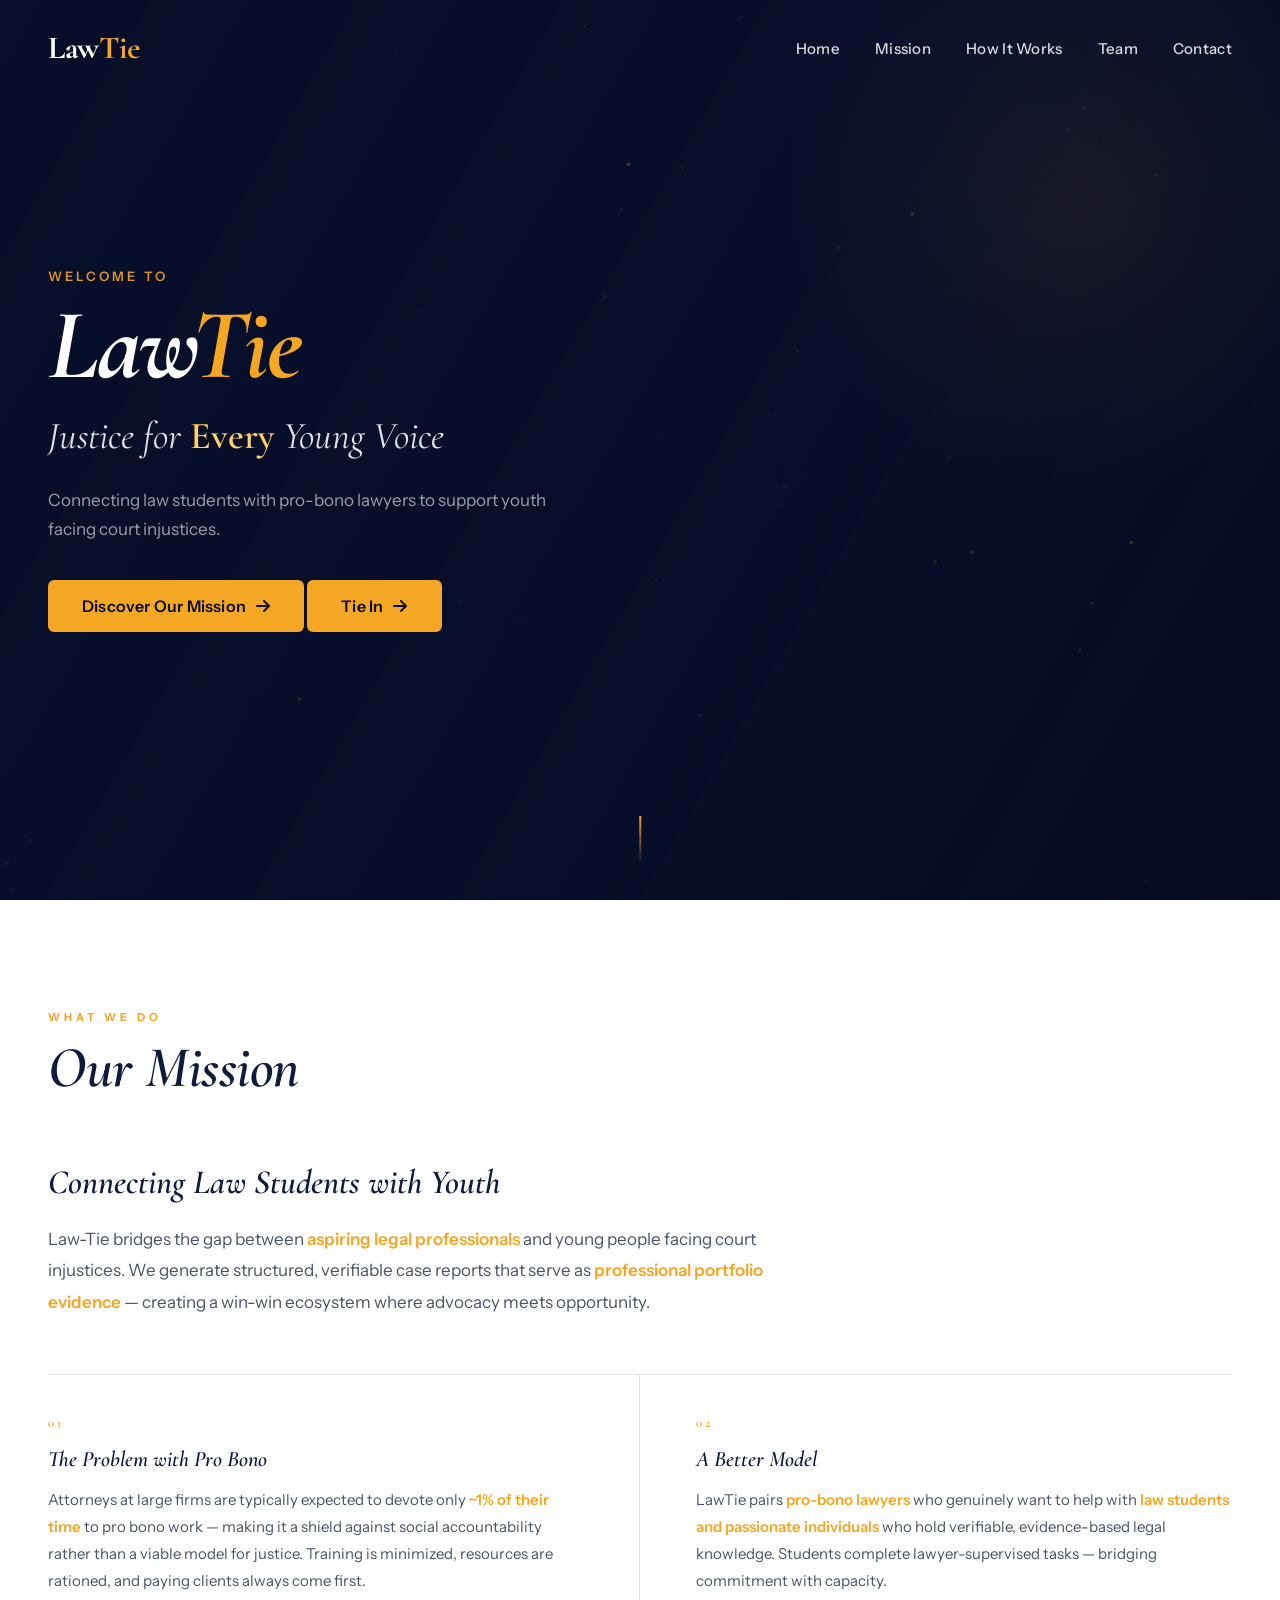
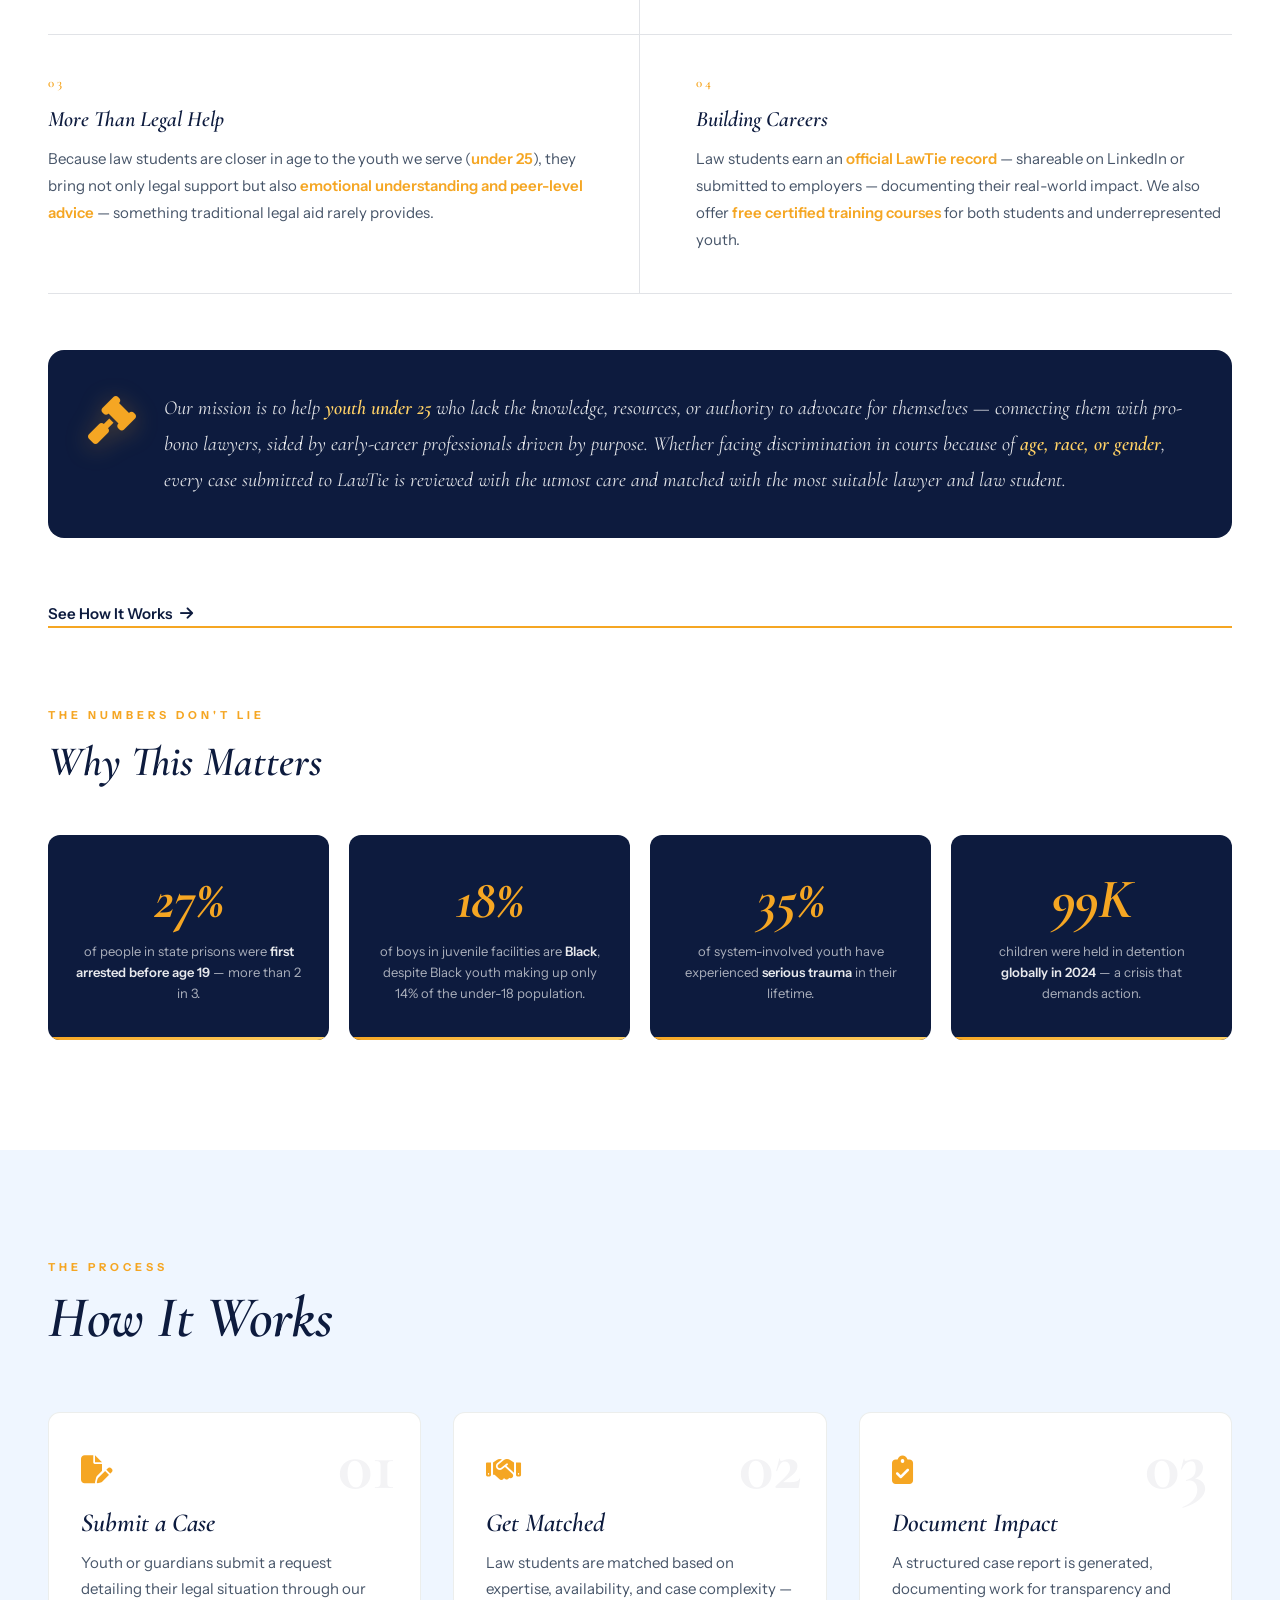
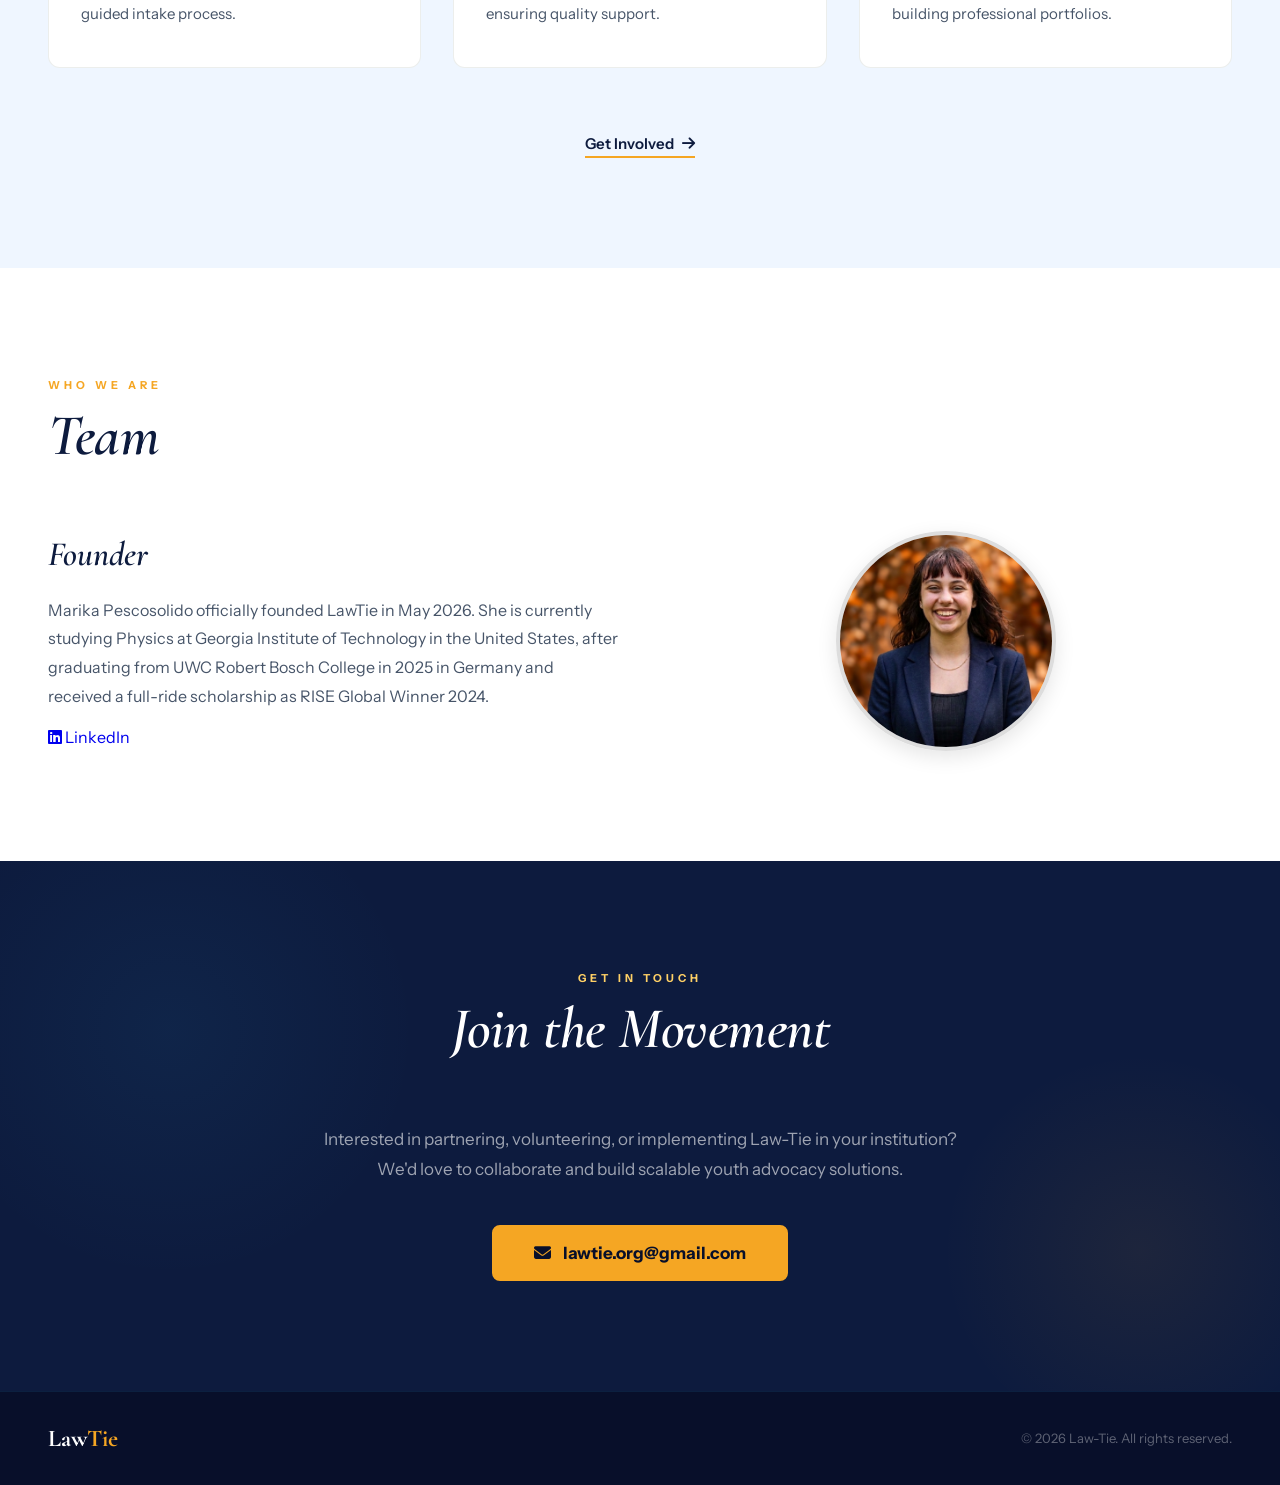
==== index.html @ ab2e1d3f "Change video background to iframe embed Replaced video background with an iframe for embedding." ====
<!DOCTYPE html>
<html lang="en">
<head>
    <meta charset="UTF-8">
    <meta name="viewport" content="width=device-width, initial-scale=1.0">
    <title>Law-Tie | Youth Advocacy Platform</title>
    <link rel="stylesheet" href="style.css">
    <link rel="stylesheet" href="https://cdnjs.cloudflare.com/ajax/libs/font-awesome/6.5.1/css/all.min.css">
    <link href="https://fonts.googleapis.com/css2?family=Cormorant+Garamond:ital,wght@0,400;0,600;0,700;1,400;1,600;1,700&family=Instrument+Sans:wght@400;500;600&display=swap" rel="stylesheet">
    <script src="https://code.jquery.com/jquery-3.7.1.min.js"></script>
</head>
<body>

<!-- Navigation -->
<nav class="navbar">
    <div class="max-width">
        <div class="logo">
            <a href="#">Law<span>Tie</span></a>
        </div>
        <ul class="menu">
            <li><a href="#home">Home</a></li>
            <li><a href="#mission">Mission</a></li>
            <li><a href="#how">How It Works</a></li>
            <li><a href="#team">Team</a></li>
            <li><a href="#contact">Contact</a></li>
        </ul>
        <div class="menu-btn">
            <i class="fas fa-bars"></i>
        </div>
    </div>
</nav>

<!-- Hero Section -->
<section class="home" id="home">
    <iframe
      src="https://player.cloudinary.com/embed/?cloud_name=dn0rc9e5k&public_id=Landing_b1pma9&autoplay=true&muted=true&loop=true&controls=false"
      style="position:absolute;top:0;left:0;width:100%;height:100%;border:none;pointer-events:none;object-fit:cover;"
      allow="autoplay; fullscreen"
      allowfullscreen
      frameborder="0">
    </iframe>
    <div class="overlay"></div>

    <div class="max-width">
        <div class="home-content">
            <div class="eyebrow">Welcome to</div>
            <div class="text-2">Law<span class="gold">Tie</span></div>
            <div class="text-3">Justice for <em>Every</em> Young Voice</div>
            <p class="hero-sub">Connecting law students with pro-bono lawyers to support youth facing court injustices.</p>
            <a href="#mission" class="hero-btn">Discover Our Mission <i class="fas fa-arrow-right"></i></a>
            <a href="#contacts" class="hero-btn"> Tie In <i class="fas fa-arrow-right"></i></a>
        </div>
    </div>

    <div class="scroll-indicator">
        <span></span>
    </div>
</section>

<!-- Mission Section -->
<section class="section-block" id="mission">
    <div class="max-width">
        <div class="section-label">What We Do</div>
        <h2 class="title">Our Mission</h2>
 
        <div class="mission-body">
 
            <div class="mission-intro">
                <h3 class="col-heading">Connecting Law Students with Youth</h3>
                <p>
                    Law-Tie bridges the gap between <mark>aspiring legal professionals</mark> and young people facing court injustices. We generate structured, verifiable case reports that serve as <mark>professional portfolio evidence</mark> — creating a win-win ecosystem where advocacy meets opportunity.
                </p>
            </div>
 
            <div class="mission-pillars">
                <div class="pillar">
                    <span class="pillar-num">01</span>
                    <h4>The Problem with Pro Bono</h4>
                    <p>Attorneys at large firms are typically expected to devote only <mark>~1% of their time</mark> to pro bono work — making it a shield against social accountability rather than a viable model for justice. Training is minimized, resources are rationed, and paying clients always come first.</p>
                </div>
                <div class="pillar">
                    <span class="pillar-num">02</span>
                    <h4>A Better Model</h4>
                    <p>LawTie pairs <mark>pro-bono lawyers</mark> who genuinely want to help with <mark>law students and passionate individuals</mark> who hold verifiable, evidence-based legal knowledge. Students complete lawyer-supervised tasks — bridging commitment with capacity.</p>
                </div>
                <div class="pillar">
                    <span class="pillar-num">03</span>
                    <h4>More Than Legal Help</h4>
                    <p>Because law students are closer in age to the youth we serve (<mark>under 25</mark>), they bring not only legal support but also <mark>emotional understanding and peer-level advice</mark> — something traditional legal aid rarely provides.</p>
                </div>
                <div class="pillar">
                    <span class="pillar-num">04</span>
                    <h4>Building Careers</h4>
                    <p>Law students earn an <mark>official LawTie record</mark> — shareable on LinkedIn or submitted to employers — documenting their real-world impact. We also offer <mark>free certified training courses</mark> for both students and underrepresented youth.</p>
                </div>
            </div>
 
            <!-- Mission statement with animated gavel -->
            <div class="mission-statement">
                <div class="gavel-wrap">
                    <i class="fas fa-gavel gavel-icon"></i>
                </div>
                <p>
                    Our mission is to help <mark>youth under 25</mark> who lack the knowledge, resources, or authority to advocate for themselves — connecting them with pro-bono lawyers, sided by early-career professionals driven by purpose. Whether facing discrimination in courts because of <mark>age, race, or gender</mark>, every case submitted to LawTie is reviewed with the utmost care and matched with the most suitable lawyer and law student.
                </p>
            </div>
 
            <a href="#how" class="section-btn">See How It Works <i class="fas fa-arrow-right"></i></a>
        </div>
 
        <!-- Reality Stats — editorial style -->
        <div class="reality-header">
            <div class="section-label" style="margin-top: 80px;">The Numbers Don't Lie</div>
            <h3 class="reality-title">Why This Matters</h3>
        </div>
 
        <div class="stats-strip">
            <div class="stat-tile">
                <div class="stat-tile-num" data-target="68" data-suffix="%">0%</div>
                <div class="stat-tile-text">of people in state prisons were <strong>first arrested before age 19</strong> — more than 2 in 3.</div>
            </div>
            <div class="stat-tile">
                <div class="stat-tile-num" data-target="47" data-suffix="%">0%</div>
                <div class="stat-tile-text">of boys in juvenile facilities are <strong>Black</strong>, despite Black youth making up only 14% of the under-18 population.</div>
            </div>
            <div class="stat-tile">
                <div class="stat-tile-num" data-target="90" data-suffix="%">0%</div>
                <div class="stat-tile-text">of system-involved youth have experienced <strong>serious trauma</strong> in their lifetime.</div>
            </div>
            <div class="stat-tile">
                <div class="stat-tile-num" data-target="259" data-suffix="K">0</div>
                <div class="stat-tile-text">children were held in detention <strong>globally in 2024</strong> — a crisis that demands action.</div>
            </div>
        </div>
 
    </div>
</section>
 
<!-- How It Works -->
<section class="section-block alt-bg" id="how">
    <div class="max-width">
        <div class="section-label">The Process</div>
        <h2 class="title">How It Works</h2>
 
        <div class="steps-grid">
            <div class="step-card">
                <div class="step-num">01</div>
                <div class="step-icon"><i class="fas fa-file-pen"></i></div>
                <h3>Submit a Case</h3>
                <p>Youth or guardians submit a request detailing their legal situation through our guided intake process.</p>
            </div>
            <div class="step-card">
                <div class="step-num">02</div>
                <div class="step-icon"><i class="fas fa-handshake"></i></div>
                <h3>Get Matched</h3>
                <p>Law students are matched based on expertise, availability, and case complexity — ensuring quality support.</p>
            </div>
            <div class="step-card">
                <div class="step-num">03</div>
                <div class="step-icon"><i class="fas fa-clipboard-check"></i></div>
                <h3>Document Impact</h3>
                <p>A structured case report is generated, documenting work for transparency and building professional portfolios.</p>
            </div>
        </div>
 
        <div class="center-cta">
            <a href="#contact" class="section-btn">Get Involved <i class="fas fa-arrow-right"></i></a>
        </div>
    </div>
</section>
 
<!-- Team Section -->
<section class="section-block" id="team">
    <div class="max-width">
        <div class="section-label">Who We Are</div>
        <h2 class="title">Team</h2>

        <div class="two-col reverse" style="align-items: center; gap: 40px;">
            <!-- Image Column -->
            <div class="col-visual" style="display:flex; justify-content:center;">
                <div style="width:220px; height:220px; border-radius:50%; overflow:hidden; border:4px solid #ddd; box-shadow:0 6px 20px rgba(0,0,0,0.1);">
                    <img src="Material/me.png" alt="Marika Pescosolido" style="width:100%; height:100%; object-fit:cover;" />
                </div>
            </div>

            <!-- Text Column -->
            <div class="col-text">
                <h3 class="col-heading"> Founder </h3>
                <p>
                    Marika Pescosolido officially founded LawTie in May 2026. She is currently studying Physics at Georgia Institute of Technology in the United States, after graduating from UWC Robert Bosch College in 2025 in Germany and received a full-ride scholarship as RISE Global Winner 2024.
                </p>
                <a href="https://www.linkedin.com/in/marika-pescosolido/" target="_blank" rel="noopener noreferrer">
    <i class="fab fa-linkedin"></i> LinkedIn
</a>
            </div>
        </div>
    </div>
</section>

 
<!-- Contact Section -->
<section class="section-block contact-block" id="contact">
    <div class="max-width">
        <div class="contact-inner">
            <div class="section-label light">Get In Touch</div>
            <h2 class="title light">Join the Movement</h2>
            <p class="contact-sub">Interested in partnering, volunteering, or implementing Law-Tie in your institution? We'd love to collaborate and build scalable youth advocacy solutions.</p>
            <a href="mailto:lawtie.org@gmail.com" class="contact-btn">
                <i class="fas fa-envelope"></i> lawtie.org@gmail.com
            </a>
        </div>
    </div>
</section>
 
<footer class="footer">
    <div class="max-width">
        <div class="footer-logo">Law<span>Tie</span></div>
        <p>© 2026 Law-Tie. All rights reserved.</p>
    </div>
</footer>
 
<script src="script.js"></script>

<!-- Cursor trail canvas (sits on top of everything, pointer-events: none) -->
<canvas id="trail-canvas" style="position:fixed;top:0;left:0;width:100%;height:100%;pointer-events:none;z-index:9999;"></canvas>

<!-- Floating particles canvas (behind content, only on dark sections) -->
<canvas id="particle-canvas" style="position:fixed;top:0;left:0;width:100%;height:100%;pointer-events:none;z-index:0;"></canvas>

<script>
/* ========== CURSOR TRAIL ========== */
(function(){
    const canvas = document.getElementById('trail-canvas');
    const ctx = canvas.getContext('2d');
    let W = canvas.width = window.innerWidth;
    let H = canvas.height = window.innerHeight;
    window.addEventListener('resize', () => { W = canvas.width = window.innerWidth; H = canvas.height = window.innerHeight; });

    const TRAIL_LENGTH = 28;
    const points = [];
    let mouse = { x: -999, y: -999 };

    window.addEventListener('mousemove', e => { mouse.x = e.clientX; mouse.y = e.clientY; });

    function loop() {
        ctx.clearRect(0, 0, W, H);

        // Push current mouse position
        points.unshift({ x: mouse.x, y: mouse.y });
        if (points.length > TRAIL_LENGTH) points.length = TRAIL_LENGTH;

        // Draw trail as connected circles fading out
        for (let i = 0; i < points.length - 1; i++) {
            const t = 1 - i / points.length;
            const size = t * 7;
            const alpha = t * 0.55;

            // Gold-to-accent colour blend
            const r = Math.round(245 + (56 - 245) * (i / points.length));
            const g = Math.round(166 + (189 - 166) * (i / points.length));
            const b = Math.round(35  + (248 - 35)  * (i / points.length));

            ctx.beginPath();
            ctx.arc(points[i].x, points[i].y, size, 0, Math.PI * 2);
            ctx.fillStyle = `rgba(${r},${g},${b},${alpha})`;
            ctx.fill();
        }

        // Sparkle burst: random tiny stars along trail
        if (points.length > 3 && Math.random() < 0.35) {
            const idx = Math.floor(Math.random() * Math.min(8, points.length));
            const p = points[idx];
            const spread = 12;
            ctx.beginPath();
            ctx.arc(
                p.x + (Math.random() - 0.5) * spread,
                p.y + (Math.random() - 0.5) * spread,
                Math.random() * 2 + 0.5, 0, Math.PI * 2
            );
            ctx.fillStyle = `rgba(255,209,102,${Math.random() * 0.8 + 0.2})`;
            ctx.fill();
        }

        requestAnimationFrame(loop);
    }
    loop();
})();

/* ========== FLOATING PARTICLES ========== */
(function(){
    const canvas = document.getElementById('particle-canvas');
    const ctx = canvas.getContext('2d');
    let W = canvas.width = window.innerWidth;
    let H = canvas.height = window.innerHeight;
    window.addEventListener('resize', () => { W = canvas.width = window.innerWidth; H = canvas.height = window.innerHeight; });

    // Only render particles when bg is dark (hero / contact / footer areas)
    // We tint based on scroll — fade in on dark sections
    let scrollY = 0;
    window.addEventListener('scroll', () => { scrollY = window.scrollY; }, { passive: true });

    const COUNT = 55;
    const particles = Array.from({ length: COUNT }, () => ({
        x: Math.random() * window.innerWidth,
        y: Math.random() * window.innerHeight,
        vx: (Math.random() - 0.5) * 0.35,
        vy: (Math.random() - 0.5) * 0.35 - 0.1,
        r: Math.random() * 1.8 + 0.4,
        alpha: Math.random() * 0.5 + 0.1,
        pulse: Math.random() * Math.PI * 2,   // phase offset
        gold: Math.random() > 0.5             // gold vs accent colour
    }));

    // Scale factor for responsive sizing
    function getParticleAlpha() {
        // Only show particles near dark sections (hero at top, contact near bottom)
        const heroH = window.innerHeight;
        const contactSection = document.getElementById('contact');
        const contactTop = contactSection ? contactSection.getBoundingClientRect().top + scrollY : Infinity;
        const nearHero = scrollY < heroH * 1.2;
        const nearContact = Math.abs(scrollY + window.innerHeight / 2 - contactTop) < heroH;
        return nearHero || nearContact ? 1 : 0;
    }

    let frame = 0;
    function loop() {
        frame++;
        ctx.clearRect(0, 0, W, H);

        const globalAlpha = getParticleAlpha();

        particles.forEach(p => {
            p.x += p.vx;
            p.y += p.vy;
            p.pulse += 0.018;

            // Wrap around
            if (p.x < -10) p.x = W + 10;
            if (p.x > W + 10) p.x = -10;
            if (p.y < -10) p.y = H + 10;
            if (p.y > H + 10) p.y = -10;

            const pulsedAlpha = p.alpha * (0.6 + 0.4 * Math.sin(p.pulse)) * globalAlpha;
            if (pulsedAlpha < 0.01) return;

            ctx.beginPath();
            ctx.arc(p.x, p.y, p.r, 0, Math.PI * 2);
            ctx.fillStyle = p.gold
                ? `rgba(245,166,35,${pulsedAlpha})`
                : `rgba(56,189,248,${pulsedAlpha * 0.7})`;
            ctx.fill();
        });

        // Occasionally draw a subtle connecting line between nearby particles
        if (frame % 2 === 0 && globalAlpha > 0.3) {
            for (let i = 0; i < particles.length; i++) {
                for (let j = i + 1; j < particles.length; j++) {
                    const dx = particles[i].x - particles[j].x;
                    const dy = particles[i].y - particles[j].y;
                    const dist = Math.sqrt(dx*dx + dy*dy);
                    if (dist < 90) {
                        ctx.beginPath();
                        ctx.moveTo(particles[i].x, particles[i].y);
                        ctx.lineTo(particles[j].x, particles[j].y);
                        const lineAlpha = (1 - dist / 90) * 0.08 * globalAlpha;
                        ctx.strokeStyle = `rgba(245,166,35,${lineAlpha})`;
                        ctx.lineWidth = 0.5;
                        ctx.stroke();
                    }
                }
            }
        }

        requestAnimationFrame(loop);
    }
    loop();
})();

/* ========== RIPPLE ON CLICK ========== */
(function(){
    document.addEventListener('click', e => {
        const ripple = document.createElement('div');
        ripple.style.cssText = `
            position: fixed;
            left: ${e.clientX}px;
            top: ${e.clientY}px;
            width: 6px;
            height: 6px;
            border-radius: 50%;
            border: 1.5px solid rgba(245,166,35,0.8);
            transform: translate(-50%, -50%) scale(0);
            pointer-events: none;
            z-index: 9998;
            animation: rippleOut 0.7s ease-out forwards;
        `;
        document.body.appendChild(ripple);
        setTimeout(() => ripple.remove(), 700);
    });

    // Inject ripple keyframes once
    const style = document.createElement('style');
    style.textContent = `
        @keyframes rippleOut {
            0%   { transform: translate(-50%,-50%) scale(0); opacity: 1; }
            100% { transform: translate(-50%,-50%) scale(14); opacity: 0; }
        }
    `;
    document.head.appendChild(style);
})();
</script>
</body>
</html>
---- style.css ----
@import url('https://fonts.googleapis.com/css2?family=Cormorant+Garamond:ital,wght@0,400;0,600;0,700;1,400;1,600;1,700&family=Instrument+Sans:wght@400;500;600&display=swap');

/* ================= VARIABLES ================= */
:root {
    --forest:    #0D1B3E;
    --deep:      #080F2A;
    --mid:       #1A2D5A;
    --gold:      #F5A623;
    --gold-lt:   #FFD166;
    --accent:    #38BDF8;
    --bg:        #ffffff;
    --bg-alt:    #EFF6FF;
    --text:      #0F172A;
    --muted:     #475569;
    --serif:     'Cormorant Garamond', Georgia, serif;
    --sans:      'Instrument Sans', sans-serif;
    --radius:    12px;
    --transition: 0.35s cubic-bezier(0.4, 0, 0.2, 1);
}

* {
    margin: 0;
    padding: 0;
    box-sizing: border-box;
    text-decoration: none;
}

html { scroll-behavior: smooth; }

body {
    font-family: var(--sans);
    color: var(--text);
    background: var(--bg);
}

.max-width {
    max-width: 1280px;
    padding: 0 48px;
    margin: auto;
}

/* ================= NAVBAR ================= */
.navbar {
    position: fixed;
    width: 100%;
    z-index: 999;
    padding: 28px 0;
    transition: all var(--transition);
}

.navbar.sticky {
    padding: 14px 0;
    background: rgba(8, 15, 42, 0.97);
    backdrop-filter: blur(12px);
    border-bottom: 1px solid rgba(56, 189, 248, 0.15);
}

.navbar .max-width {
    display: flex;
    align-items: center;
    justify-content: space-between;
}

.navbar .logo a {
    color: #fff;
    font-family: var(--serif);
    font-size: 32px;
    font-weight: 900;
    letter-spacing: -0.5px;
}

.navbar .logo a span {
    color: var(--gold);
    transition: all var(--transition);
}

.navbar .menu li {
    list-style: none;
    display: inline-block;
}

.navbar .menu li a {
    color: rgba(255,255,255,0.85);
    font-family: var(--sans);
    font-size: 15px;
    font-weight: 500;
    margin-left: 32px;
    letter-spacing: 0.3px;
    transition: color var(--transition);
    position: relative;
}

.navbar .menu li a::after {
    content: '';
    position: absolute;
    bottom: -4px;
    left: 0;
    width: 0;
    height: 1.5px;
    background: var(--gold);
    transition: width var(--transition);
}

.navbar .menu li a:hover { color: var(--gold); }
.navbar .menu li a:hover::after { width: 100%; }

/* ================= MENU BUTTON ================= */
.menu-btn {
    color: #fff;
    font-size: 22px;
    cursor: pointer;
    display: none;
}

/* ================= HERO ================= */
.home {
    position: relative;
    height: 100vh;
    min-height: 600px;
    display: flex;
    align-items: center;
    overflow: hidden;
    background: var(--deep);
}

.bg-video {
    position: absolute;
    top: 0;
    left: 0;
    width: 100%;
    height: 100%;
    object-fit: cover;
    z-index: 0;
}

.overlay {
    position: absolute;
    inset: 0;
    z-index: 1;
    background:
        linear-gradient(120deg, rgba(8,15,42,0.85) 0%, rgba(8,15,42,0.5) 60%, rgba(0,0,0,0.2) 100%);
}

.home .max-width {
    position: relative;
    z-index: 2;
    width: 100%;
    flex: 1;
}

.home-content {
    max-width: 660px;
    animation: fadeUp 1s ease both;
    text-align: left;
    margin-left: 0;
    margin-right: auto;
}

.eyebrow {
    font-family: var(--sans);
    font-size: 13px;
    font-weight: 600;
    letter-spacing: 3px;
    text-transform: uppercase;
    color: var(--gold);
    margin-bottom: 16px;
    opacity: 0.9;
}

.text-2 {
    font-family: var(--serif);
    font-size: 100px;
    font-weight: 700;
    color: #fff;
    line-height: 0.92;
    letter-spacing: -2px;
    margin-bottom: 20px;
    font-style: italic;
}

.gold { color: var(--gold); }

.text-3 {
    font-family: var(--serif);
    font-size: 38px;
    font-weight: 400;
    color: rgba(255,255,255,0.88);
    font-style: italic;
    margin-bottom: 24px;
    line-height: 1.3;
}

.text-3 em {
    color: var(--gold-lt);
    font-style: normal;
    font-weight: 600;
}

.hero-sub {
    font-size: 17px;
    color: rgba(255,255,255,0.6);
    line-height: 1.7;
    max-width: 520px;
    margin-bottom: 36px;
    font-weight: 300;
}

.hero-btn {
    display: inline-flex;
    align-items: center;
    gap: 10px;
    background: var(--gold);
    color: var(--deep);
    font-family: var(--sans);
    font-size: 16px;
    font-weight: 600;
    padding: 14px 32px;
    border-radius: 6px;
    border: 2px solid var(--gold);
    transition: all var(--transition);
    letter-spacing: 0.2px;
    align-self: flex-start;
}

.hero-btn:hover {
    background: transparent;
    color: var(--gold);
}

.hero-btn i { transition: transform var(--transition); }
.hero-btn:hover i { transform: translateX(4px); }

.scroll-indicator {
    position: absolute;
    bottom: 36px;
    left: 50%;
    transform: translateX(-50%);
    z-index: 2;
}

.scroll-indicator span {
    display: block;
    width: 1.5px;
    height: 48px;
    background: linear-gradient(to bottom, var(--gold), transparent);
    animation: scrollPulse 2s ease-in-out infinite;
    margin: auto;
}

/* ================= SECTION BLOCKS ================= */
.section-block {
    padding: 110px 0;
}

.alt-bg {
    background: var(--bg-alt);
}

.section-label {
    font-family: var(--sans);
    font-size: 11px;
    font-weight: 700;
    letter-spacing: 4px;
    text-transform: uppercase;
    color: var(--gold);
    margin-bottom: 14px;
}

.section-label.light { color: var(--gold-lt); }

.title {
    font-family: var(--serif);
    font-size: 58px;
    font-weight: 600;
    color: var(--forest);
    margin-bottom: 64px;
    line-height: 1.05;
    letter-spacing: -0.5px;
    font-style: italic;
}

.title.light {
    color: #fff;
}

/* ================= TWO COL LAYOUT ================= */
.two-col {
    display: flex;
    gap: 80px;
    align-items: center;
}

.two-col.reverse { flex-direction: row-reverse; }

.col-text, .col-visual {
    flex: 1;
}

.col-heading {
    font-family: var(--serif);
    font-size: 34px;
    font-weight: 600;
    font-style: italic;
    color: var(--forest);
    margin-bottom: 20px;
    line-height: 1.2;
}

.col-text p {
    font-size: 16px;
    color: var(--muted);
    line-height: 1.8;
    margin-bottom: 16px;
}

.section-btn {
    display: inline-flex;
    align-items: center;
    gap: 8px;
    color: var(--forest);
    font-size: 15px;
    font-weight: 600;
    border-bottom: 2px solid var(--gold);
    padding-bottom: 3px;
    transition: all var(--transition);
    margin-top: 10px;
}

.section-btn:hover { color: var(--gold); gap: 14px; }

/* ================= VISUAL CARDS ================= */
.visual-card {
    background: var(--forest);
    border-radius: 16px;
    padding: 48px 40px;
    display: grid;
    grid-template-columns: 1fr 1fr;
    gap: 32px;
    position: relative;
    overflow: hidden;
}

.visual-card::before {
    content: '';
    position: absolute;
    top: -60px;
    right: -60px;
    width: 200px;
    height: 200px;
    background: radial-gradient(circle, rgba(56,189,248,0.12) 0%, transparent 70%);
    border-radius: 50%;
}

.stat-block {
    text-align: left;
}

.stat-num {
    font-family: var(--serif);
    font-size: 48px;
    font-weight: 900;
    color: var(--gold);
    line-height: 1;
    margin-bottom: 6px;
}

.stat-label {
    font-size: 13px;
    color: rgba(255,255,255,0.5);
    font-weight: 500;
    letter-spacing: 0.5px;
}

.scales-icon {
    grid-column: 1 / -1;
    text-align: center;
    font-size: 56px;
    color: rgba(212,175,55,0.15);
    padding-top: 8px;
}

/* ================= STEPS GRID ================= */
.steps-grid {
    display: grid;
    grid-template-columns: repeat(3, 1fr);
    gap: 32px;
    margin-bottom: 56px;
}

.step-card {
    background: #fff;
    border: 1px solid rgba(13,40,24,0.08);
    border-radius: var(--radius);
    padding: 40px 32px;
    position: relative;
    transition: transform var(--transition), box-shadow var(--transition);
}

.step-card:hover {
    transform: translateY(-6px);
    box-shadow: 0 24px 60px rgba(13,27,62,0.12);
}

.step-num {
    font-family: var(--serif);
    font-size: 72px;
    font-weight: 900;
    color: rgba(13,27,62,0.05);
    line-height: 1;
    position: absolute;
    top: 16px;
    right: 24px;
}

.step-icon {
    font-size: 28px;
    color: var(--gold);
    margin-bottom: 20px;
}

.step-card h3 {
    font-family: var(--serif);
    font-size: 26px;
    font-weight: 600;
    font-style: italic;
    color: var(--forest);
    margin-bottom: 12px;
}

.step-card p {
    font-size: 15px;
    color: var(--muted);
    line-height: 1.7;
}

.center-cta {
    text-align: center;
}

/* ================= VISION CARD ================= */
.vision-card {
    background: var(--bg-alt);
    border: 1px solid rgba(13,27,62,0.1);
    border-radius: 16px;
    padding: 40px;
    display: flex;
    flex-direction: column;
    gap: 0;
}

.vision-line {
    display: flex;
    align-items: center;
    gap: 16px;
    font-family: var(--sans);
    font-size: 18px;
    font-weight: 600;
    color: var(--forest);
    padding: 20px 0;
    border-bottom: 1px solid rgba(13,27,62,0.07);
}

.vision-line:last-child { border-bottom: none; }

.vision-line i {
    width: 40px;
    height: 40px;
    display: flex;
    align-items: center;
    justify-content: center;
    background: var(--forest);
    color: var(--accent);
    border-radius: 8px;
    font-size: 16px;
    flex-shrink: 0;
}

/* ================= CONTACT ================= */
.contact-block {
    background: var(--forest);
}

.contact-inner {
    text-align: center;
    max-width: 640px;
    margin: auto;
}

.contact-sub {
    font-size: 17px;
    color: rgba(255,255,255,0.6);
    line-height: 1.8;
    margin-bottom: 40px;
    font-weight: 300;
}

.contact-btn {
    display: inline-flex;
    align-items: center;
    gap: 12px;
    background: var(--gold);
    color: var(--deep);
    font-size: 17px;
    font-weight: 700;
    padding: 16px 40px;
    border-radius: 8px;
    border: 2px solid var(--gold);
    transition: all var(--transition);
}

.contact-btn:hover {
    background: transparent;
    color: var(--gold);
}

/* ================= FOOTER ================= */
.footer {
    background: var(--deep);
    padding: 32px 0;
    border-top: 1px solid rgba(56,189,248,0.1);
}

.footer .max-width {
    display: flex;
    align-items: center;
    justify-content: space-between;
}

.footer-logo {
    font-family: var(--serif);
    font-size: 24px;
    font-weight: 900;
    color: #fff;
}

.footer-logo span { color: var(--gold); }

.footer p {
    font-size: 13px;
    color: rgba(255,255,255,0.35);
}

/* ================= MISSION SECTION ================= */

mark {
    background: none;
    color: var(--gold);
    font-weight: 600;
}

.mission-body {
    display: flex;
    flex-direction: column;
    gap: 56px;
}

.mission-intro p {
    font-size: 17px;
    color: var(--muted);
    line-height: 1.85;
    max-width: 780px;
}

.mission-pillars {
    display: grid;
    grid-template-columns: repeat(2, 1fr);
    gap: 0;
    border-top: 1px solid rgba(13,27,62,0.12);
}

.pillar {
    padding: 40px 40px 40px 0;
    border-bottom: 1px solid rgba(13,27,62,0.12);
    position: relative;
    transition: background var(--transition);
}

.pillar:nth-child(odd) {
    padding-right: 56px;
    border-right: 1px solid rgba(13,27,62,0.12);
}

.pillar:nth-child(even) {
    padding-left: 56px;
    padding-right: 0;
}

.pillar:hover {
    background: var(--bg-alt);
}

.pillar-num {
    font-family: var(--serif);
    font-size: 13px;
    font-weight: 600;
    letter-spacing: 3px;
    color: var(--gold);
    display: block;
    margin-bottom: 14px;
}

.pillar h4 {
    font-family: var(--serif);
    font-size: 22px;
    font-weight: 600;
    font-style: italic;
    color: var(--forest);
    margin-bottom: 12px;
    line-height: 1.3;
}

.pillar p {
    font-size: 15px;
    color: var(--muted);
    line-height: 1.8;
}

.mission-statement {
    display: flex;
    gap: 28px;
    align-items: flex-start;
    background: var(--forest);
    border-radius: 16px;
    padding: 40px;
}

.mission-icon {
    font-size: 36px;
    color: var(--gold);
    flex-shrink: 0;
    margin-top: 4px;
    opacity: 0.8;
}

.mission-statement p {
    font-family: var(--serif);
    font-size: 20px;
    font-style: italic;
    color: rgba(255,255,255,0.88);
    line-height: 1.8;
}

.mission-statement mark {
    color: var(--gold-lt);
    background: none;
}

/* ================= GAVEL ANIMATION ================= */

.gavel-wrap {
    flex-shrink: 0;
    display: flex;
    align-items: flex-start;
    justify-content: center;
    padding-top: 6px;
}

.gavel-icon {
    font-size: 48px;
    color: var(--gold);
    display: block;
    transform-origin: bottom right;
    animation: gavelSwing 1.6s ease-in-out infinite;
    filter: drop-shadow(0 4px 12px rgba(245,166,35,0.3));
}

@keyframes gavelSwing {
    0%   { transform: rotate(-30deg); }
    45%  { transform: rotate(10deg); }
    55%  { transform: rotate(10deg); }
    100% { transform: rotate(-30deg); }
}

/* ================= REALITY STATS ================= */

.reality-header { margin-top: 0; }

.reality-title {
    font-family: var(--serif);
    font-size: 42px;
    font-weight: 600;
    font-style: italic;
    color: var(--forest);
    margin-bottom: 48px;
    margin-top: 12px;
}

.stats-strip {
    display: grid;
    grid-template-columns: repeat(4, 1fr);
    gap: 20px;
}

.stat-tile {
    background: var(--forest);
    border-radius: var(--radius);
    padding: 36px 24px;
    text-align: center;
    position: relative;
    overflow: hidden;
    transition: transform var(--transition);
}

.stat-tile::before {
    content: '';
    position: absolute;
    bottom: 0; left: 0; right: 0;
    height: 3px;
    background: linear-gradient(90deg, var(--gold), var(--gold-lt));
}

.stat-tile:hover { transform: translateY(-5px); }

.stat-tile-num {
    font-family: var(--serif);
    font-size: 56px;
    font-weight: 700;
    font-style: italic;
    color: var(--gold);
    line-height: 1;
    margin-bottom: 14px;
    letter-spacing: -1px;
}

.stat-tile-text {
    font-size: 13px;
    color: rgba(255,255,255,0.65);
    line-height: 1.6;
}

.stat-tile-text strong {
    color: rgba(255,255,255,0.9);
    font-weight: 600;
}

/* ================= ANIMATIONS ================= */
@keyframes fadeUp {
    from { opacity: 0; transform: translateY(30px); }
    to   { opacity: 1; transform: translateY(0); }
}

@keyframes scrollPulse {
    0%, 100% { opacity: 0.3; transform: scaleY(0.6); }
    50%       { opacity: 1;   transform: scaleY(1); }
}

/* ================= AMBIENT BACKGROUND ORBS ================= */
.home::after {
    content: '';
    position: absolute;
    width: 600px;
    height: 600px;
    border-radius: 50%;
    background: radial-gradient(circle, rgba(245,166,35,0.07) 0%, transparent 70%);
    top: -100px;
    right: -100px;
    z-index: 1;
    animation: orbDrift1 18s ease-in-out infinite;
    pointer-events: none;
}

.contact-block {
    position: relative;
    overflow: hidden;
}

.contact-block::before {
    content: '';
    position: absolute;
    width: 500px;
    height: 500px;
    border-radius: 50%;
    background: radial-gradient(circle, rgba(56,189,248,0.06) 0%, transparent 70%);
    top: -80px;
    left: -80px;
    animation: orbDrift2 22s ease-in-out infinite;
    pointer-events: none;
}

.contact-block::after {
    content: '';
    position: absolute;
    width: 400px;
    height: 400px;
    border-radius: 50%;
    background: radial-gradient(circle, rgba(245,166,35,0.07) 0%, transparent 70%);
    bottom: -60px;
    right: -60px;
    animation: orbDrift1 16s ease-in-out infinite reverse;
    pointer-events: none;
}

@keyframes orbDrift1 {
    0%,100% { transform: translate(0, 0) scale(1); }
    33%      { transform: translate(60px, 40px) scale(1.08); }
    66%      { transform: translate(-30px, 60px) scale(0.94); }
}

@keyframes orbDrift2 {
    0%,100% { transform: translate(0, 0) scale(1); }
    40%      { transform: translate(-50px, 30px) scale(1.1); }
    70%      { transform: translate(40px, -40px) scale(0.92); }
}

/* ================= SECTION REVEAL ANIMATION ================= */
.step-card, .pillar, .stat-tile, .mission-statement {
    opacity: 0;
    transform: translateY(24px);
    transition: opacity 0.6s ease, transform 0.6s ease;
}
.step-card.revealed, .pillar.revealed, .stat-tile.revealed, .mission-statement.revealed {
    opacity: 1;
    transform: translateY(0);
}

/* ================= RESPONSIVE ================= */
@media (max-width: 1024px) {
    .text-2 { font-size: 68px; }
    .steps-grid { grid-template-columns: 1fr 1fr; }
    .stats-strip { grid-template-columns: repeat(2, 1fr); }
}

@media (max-width: 768px) {
    .max-width { padding: 0 24px; }

    .menu-btn { display: block; z-index: 999; }
    .menu-btn i.active:before { content: "\f00d"; }

    .navbar .menu {
        position: fixed;
        height: 100vh;
        width: 100%;
        left: -100%;
        top: 0;
        background: var(--deep);
        text-align: center;
        padding-top: 100px;
        transition: all var(--transition);
    }

    .navbar .menu.active { left: 0; }
    .navbar .menu li { display: block; margin: 24px 0; }
    .navbar .menu li a { font-size: 22px; }

    .text-2 { font-size: 52px; }
    .text-3 { font-size: 26px; }
    .title  { font-size: 38px; }

    .two-col, .two-col.reverse {
        flex-direction: column;
        gap: 48px;
    }

    .steps-grid { grid-template-columns: 1fr; }
    .mission-pillars { grid-template-columns: 1fr; }
    .pillar:nth-child(odd) { border-right: none; padding-right: 0; }
    .pillar:nth-child(even) { padding-left: 0; }
    .mission-statement { flex-direction: column; gap: 16px; }

    .footer .max-width { flex-direction: column; gap: 12px; text-align: center; }
}
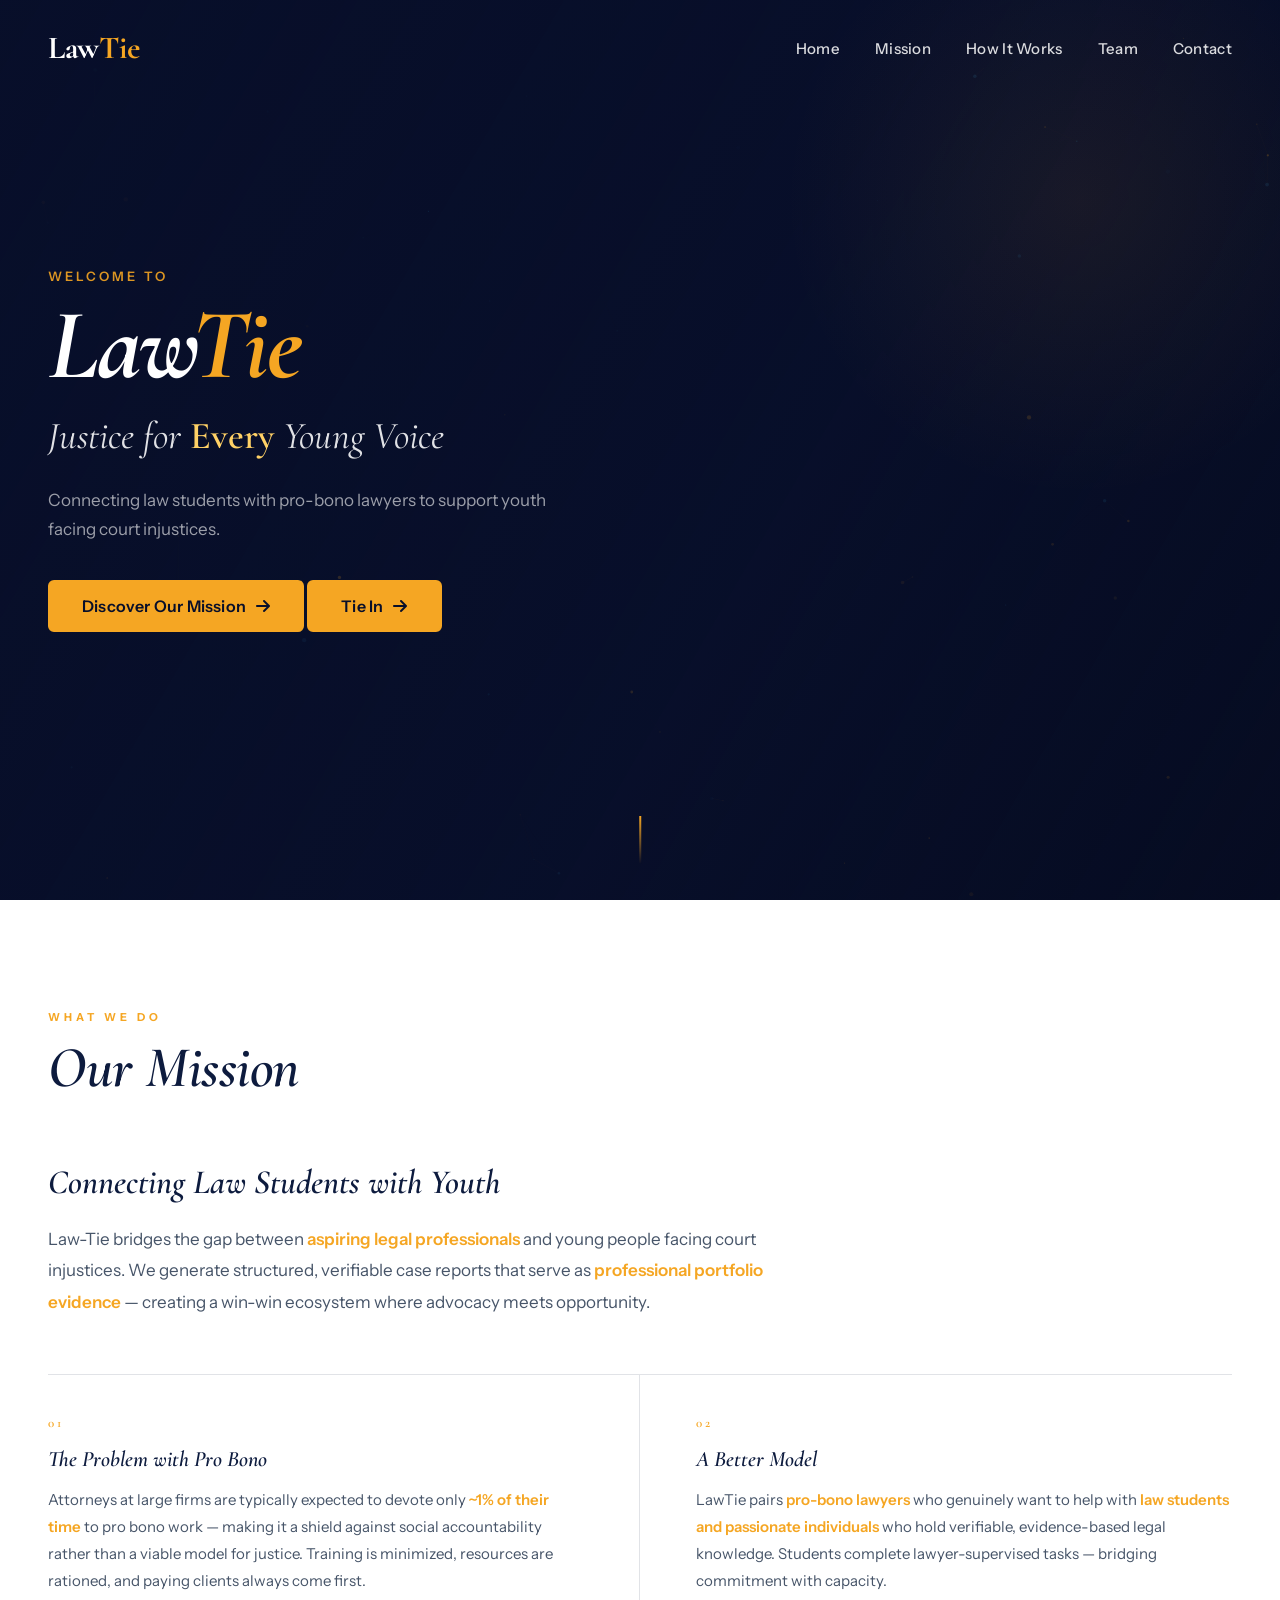
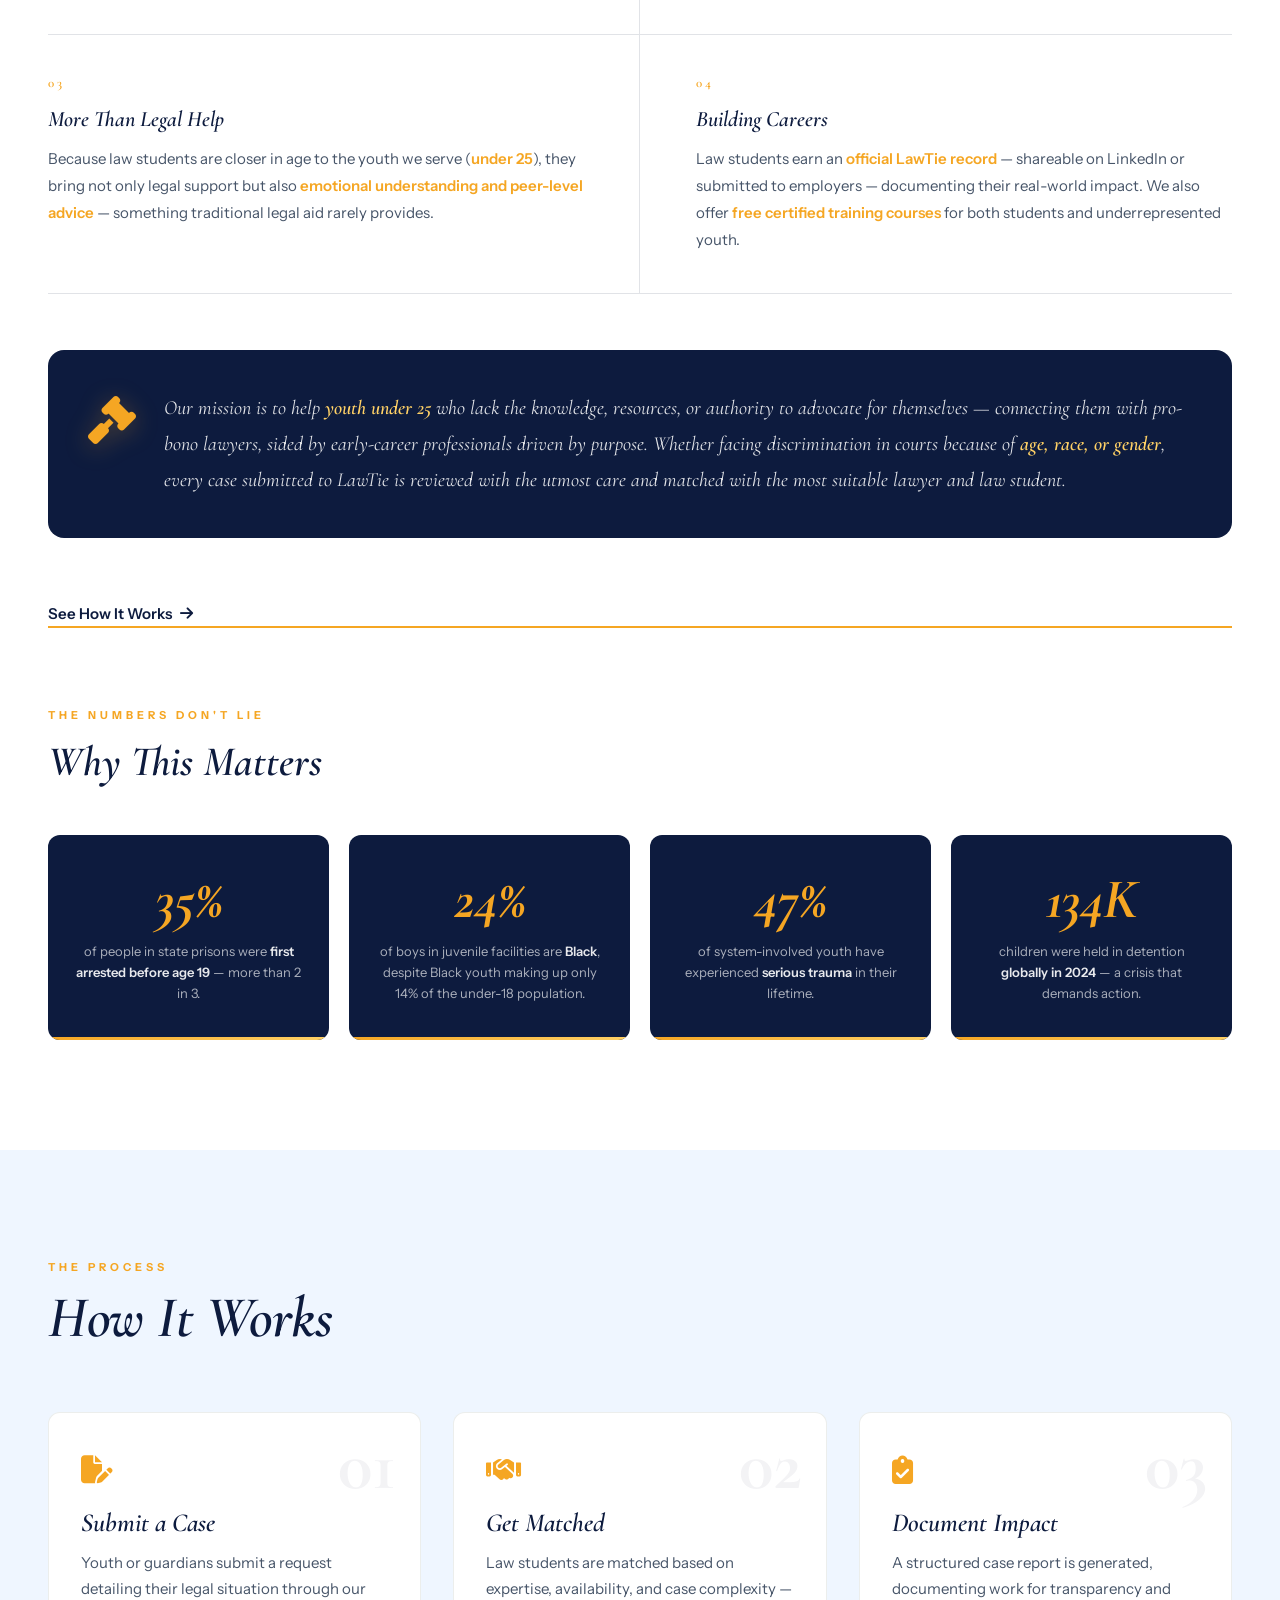
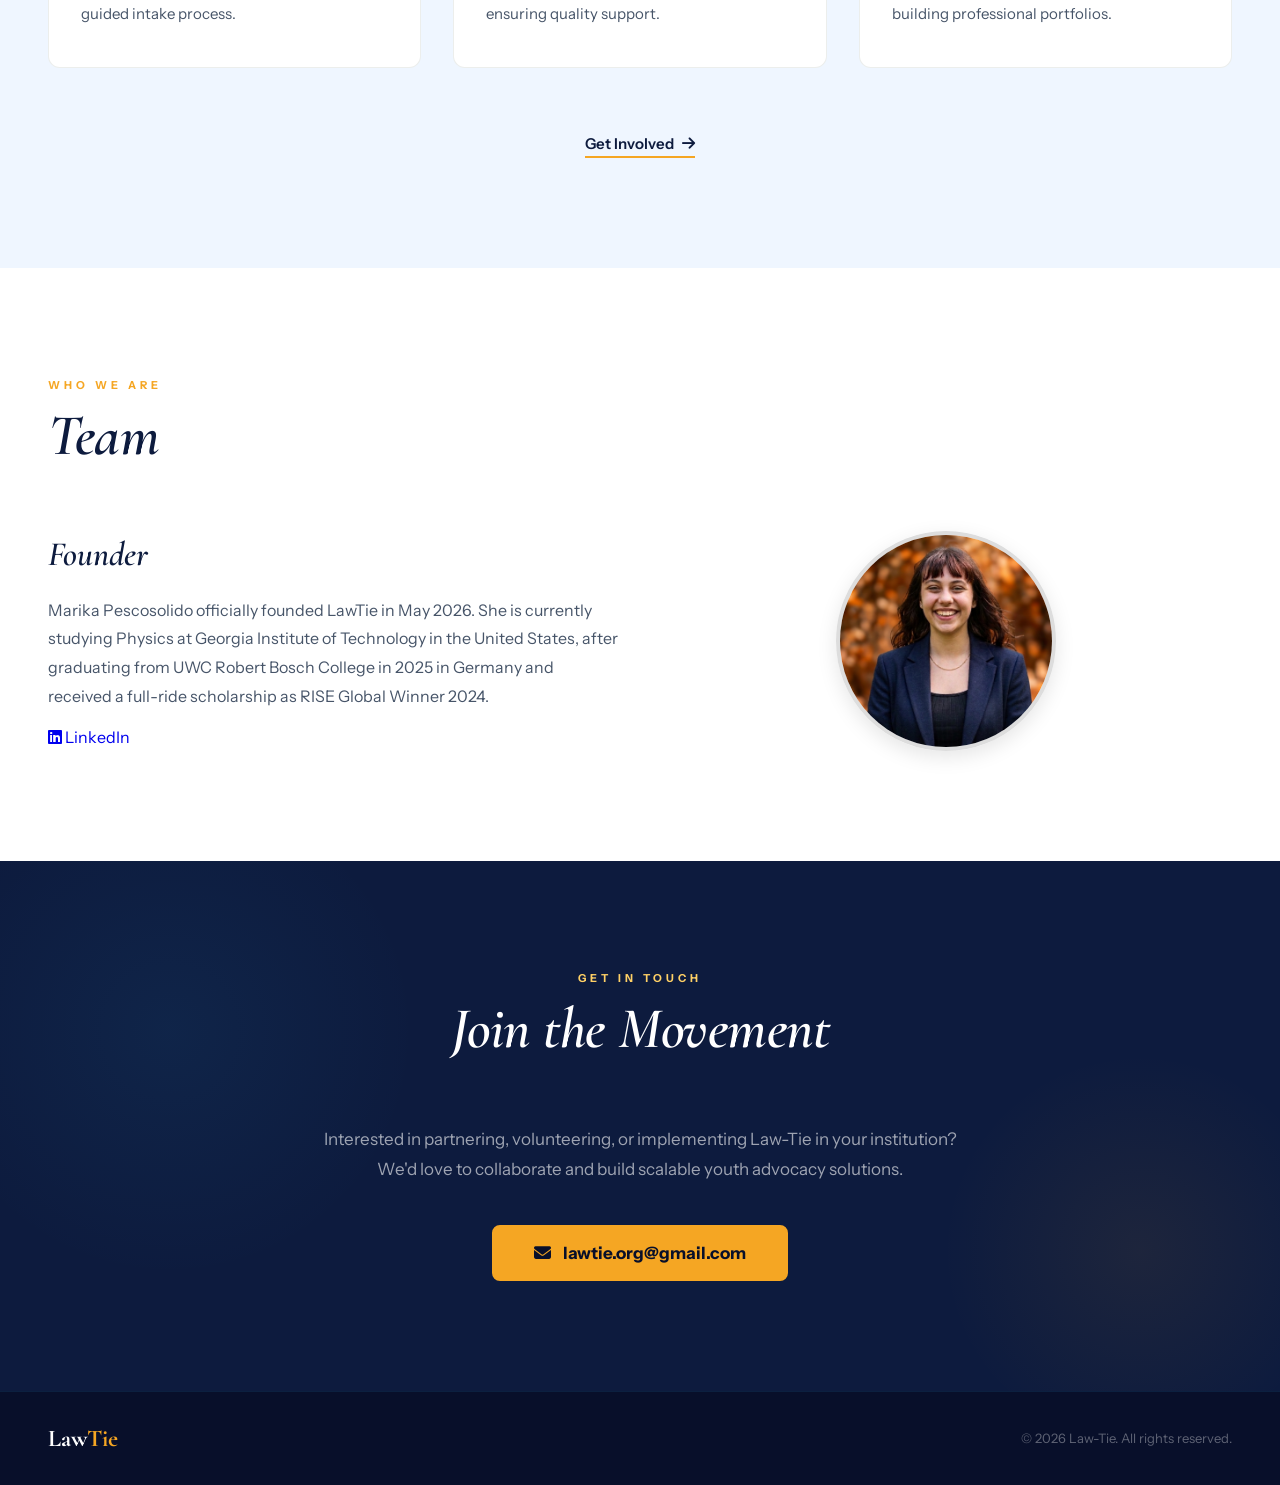
==== commit a7ca860a: "Replace iframe with video background in hero section" ====
--- a/index.html
+++ b/index.html
@@ -32,13 +32,9 @@
 
 <!-- Hero Section -->
 <section class="home" id="home">
-    <iframe
-      src="https://player.cloudinary.com/embed/?cloud_name=dn0rc9e5k&public_id=Landing_b1pma9&autoplay=true&muted=true&loop=true&controls=false"
-      style="position:absolute;top:0;left:0;width:100%;height:100%;border:none;pointer-events:none;object-fit:cover;"
-      allow="autoplay; fullscreen"
-      allowfullscreen
-      frameborder="0">
-    </iframe>
+    <video autoplay muted loop playsinline class="bg-video">
+        <source src="https://res.cloudinary.com/dn0rc9e5k/video/upload/v1778438648/Landing_b1pma9.mp4" type="video/mp4">
+    </video>
     <div class="overlay"></div>
 
     <div class="max-width">
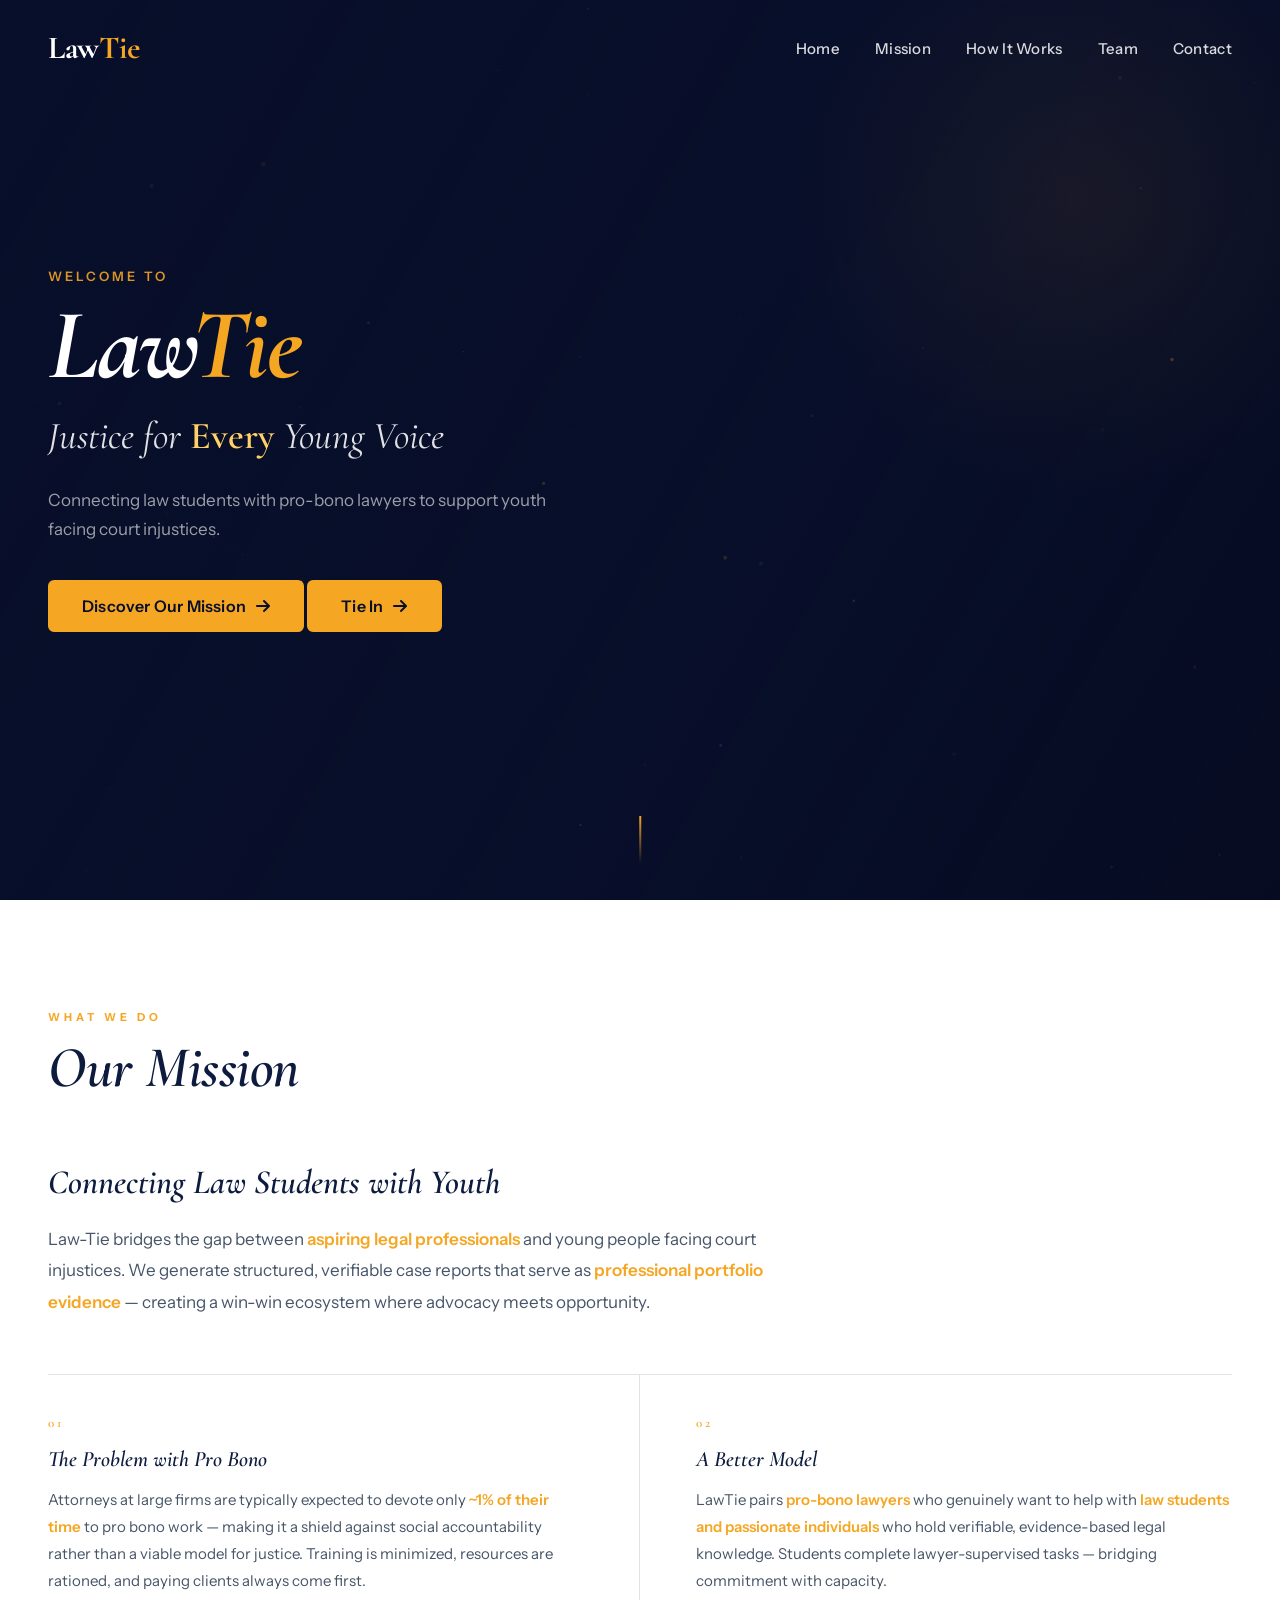
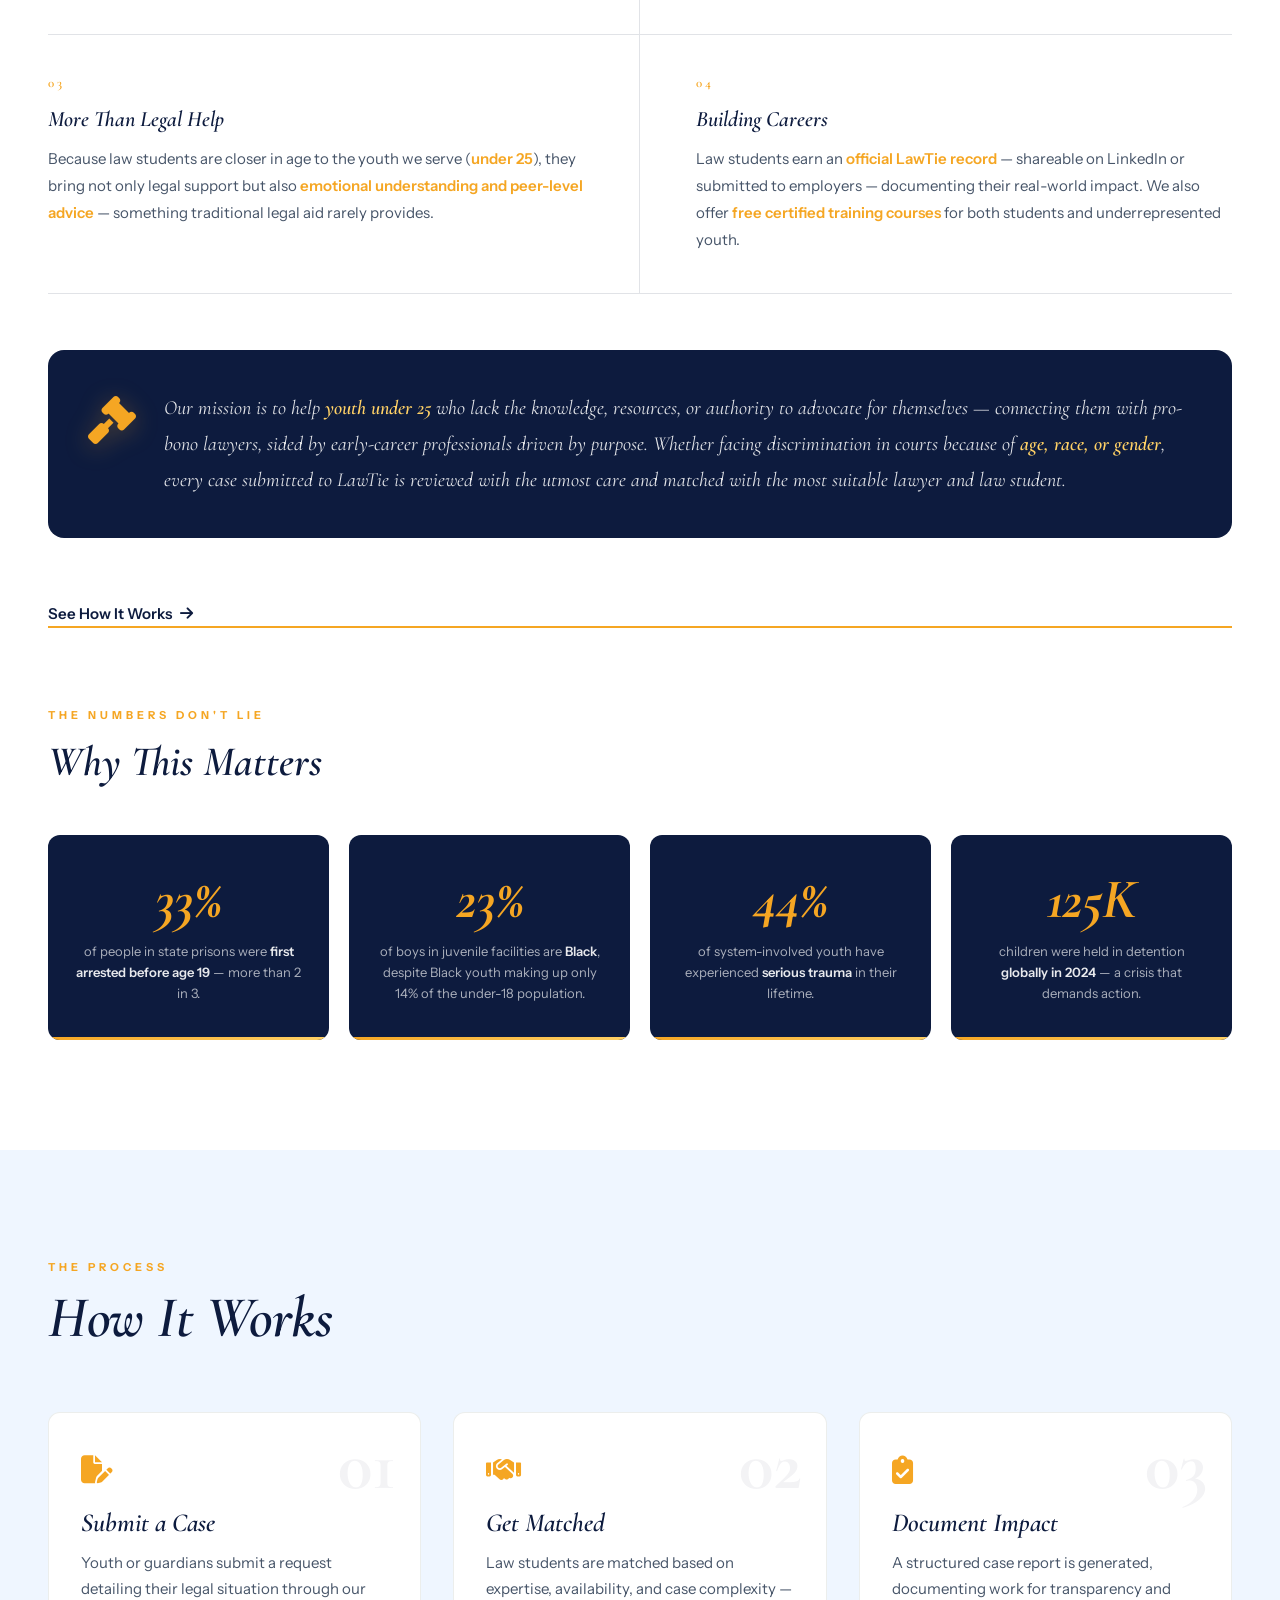
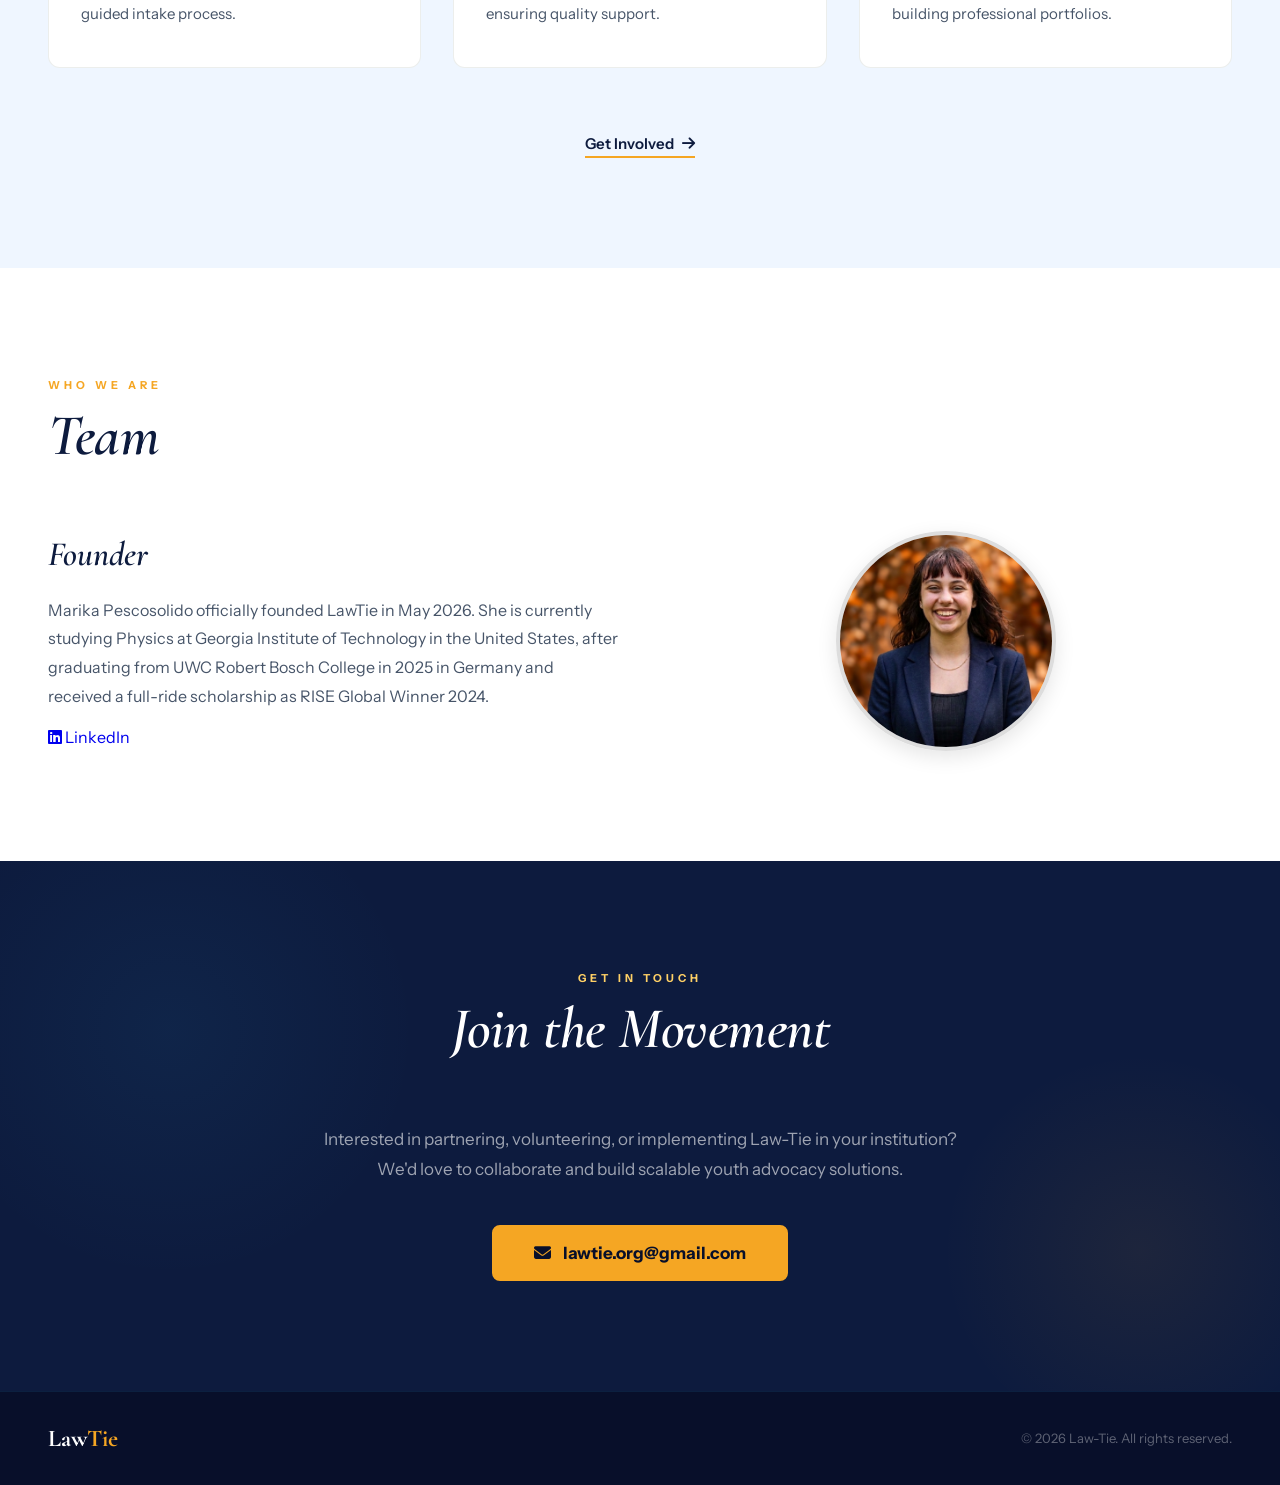
==== commit bb657489: "Update video source in hero section" ====
--- a/index.html
+++ b/index.html
@@ -33,7 +33,7 @@
 <!-- Hero Section -->
 <section class="home" id="home">
     <video autoplay muted loop playsinline class="bg-video">
-        <source src="https://res.cloudinary.com/dn0rc9e5k/video/upload/v1778438648/Landing_b1pma9.mp4" type="video/mp4">
+        <source src="https://drive.google.com/uc?export=download&id=1VSuKYyAxhLhjTTLCEulwrnKneyzHINYG" type="video/mp4">
     </video>
     <div class="overlay"></div>
 
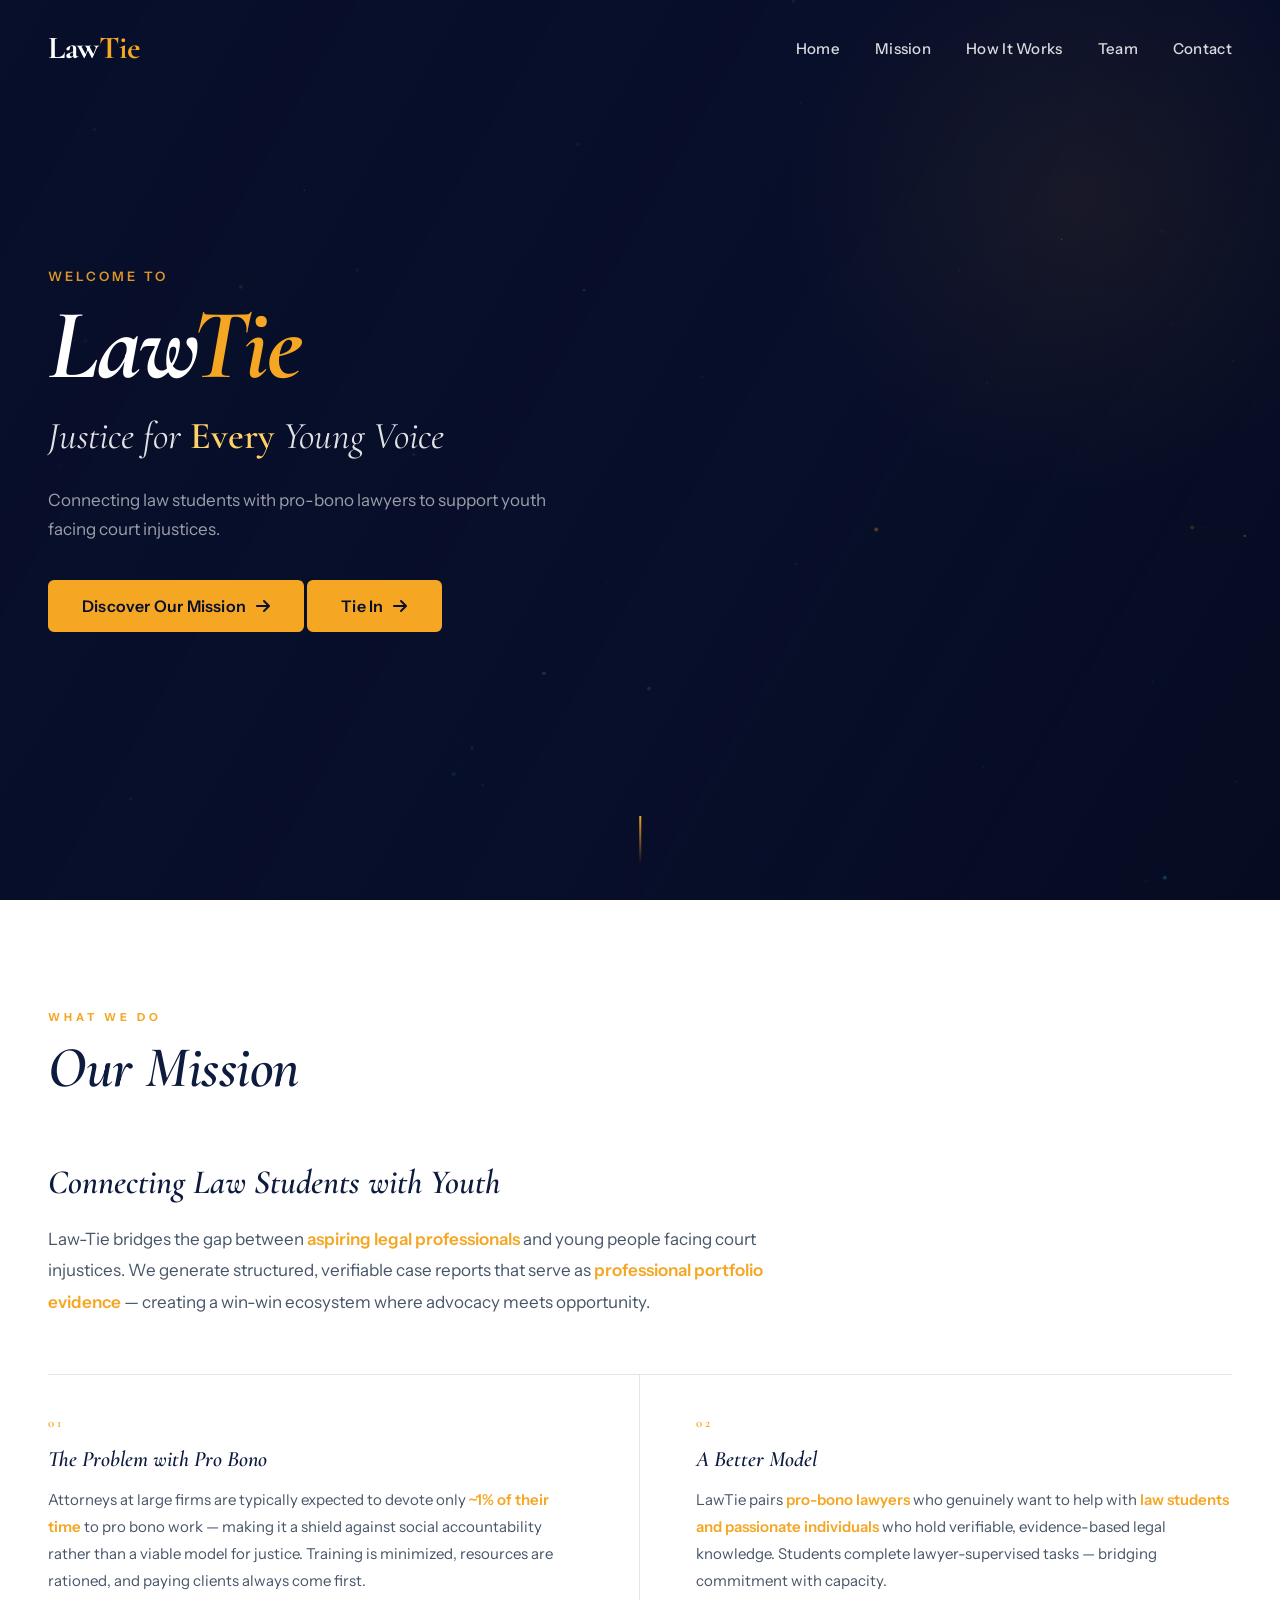
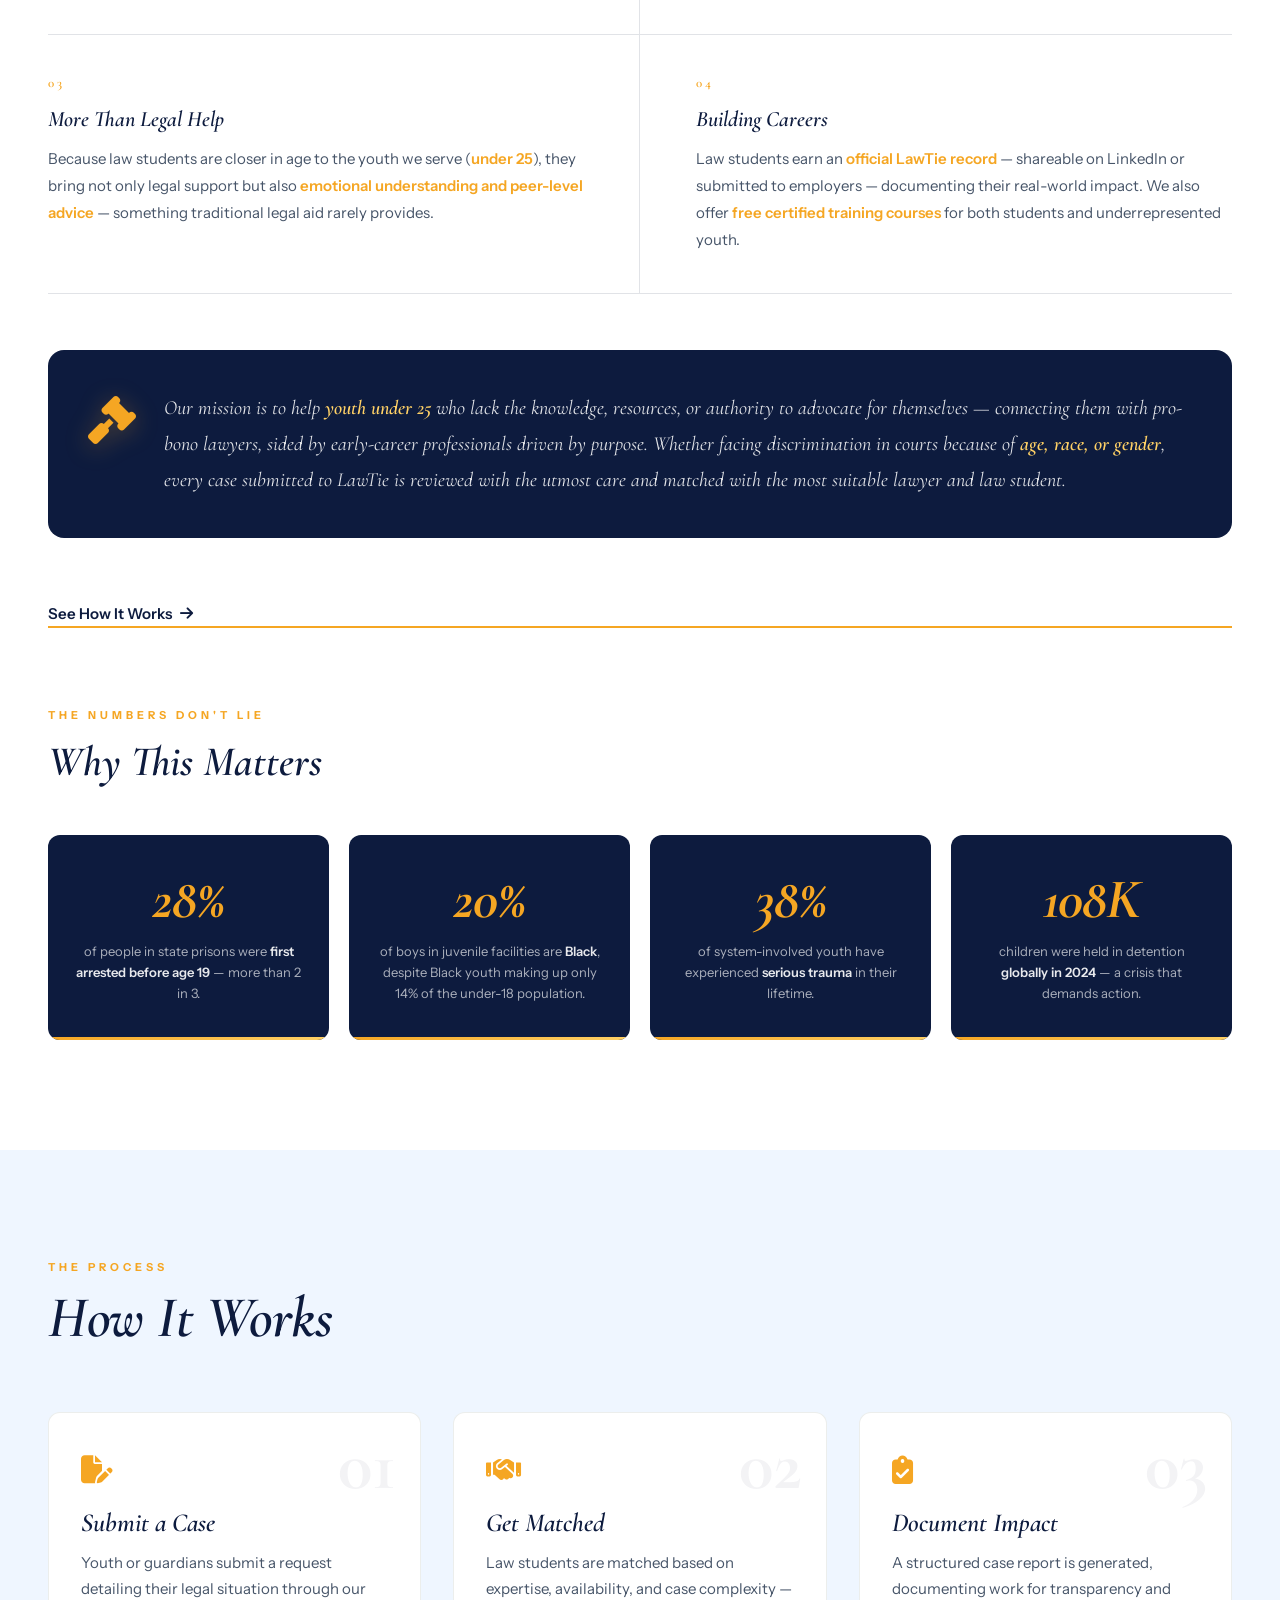
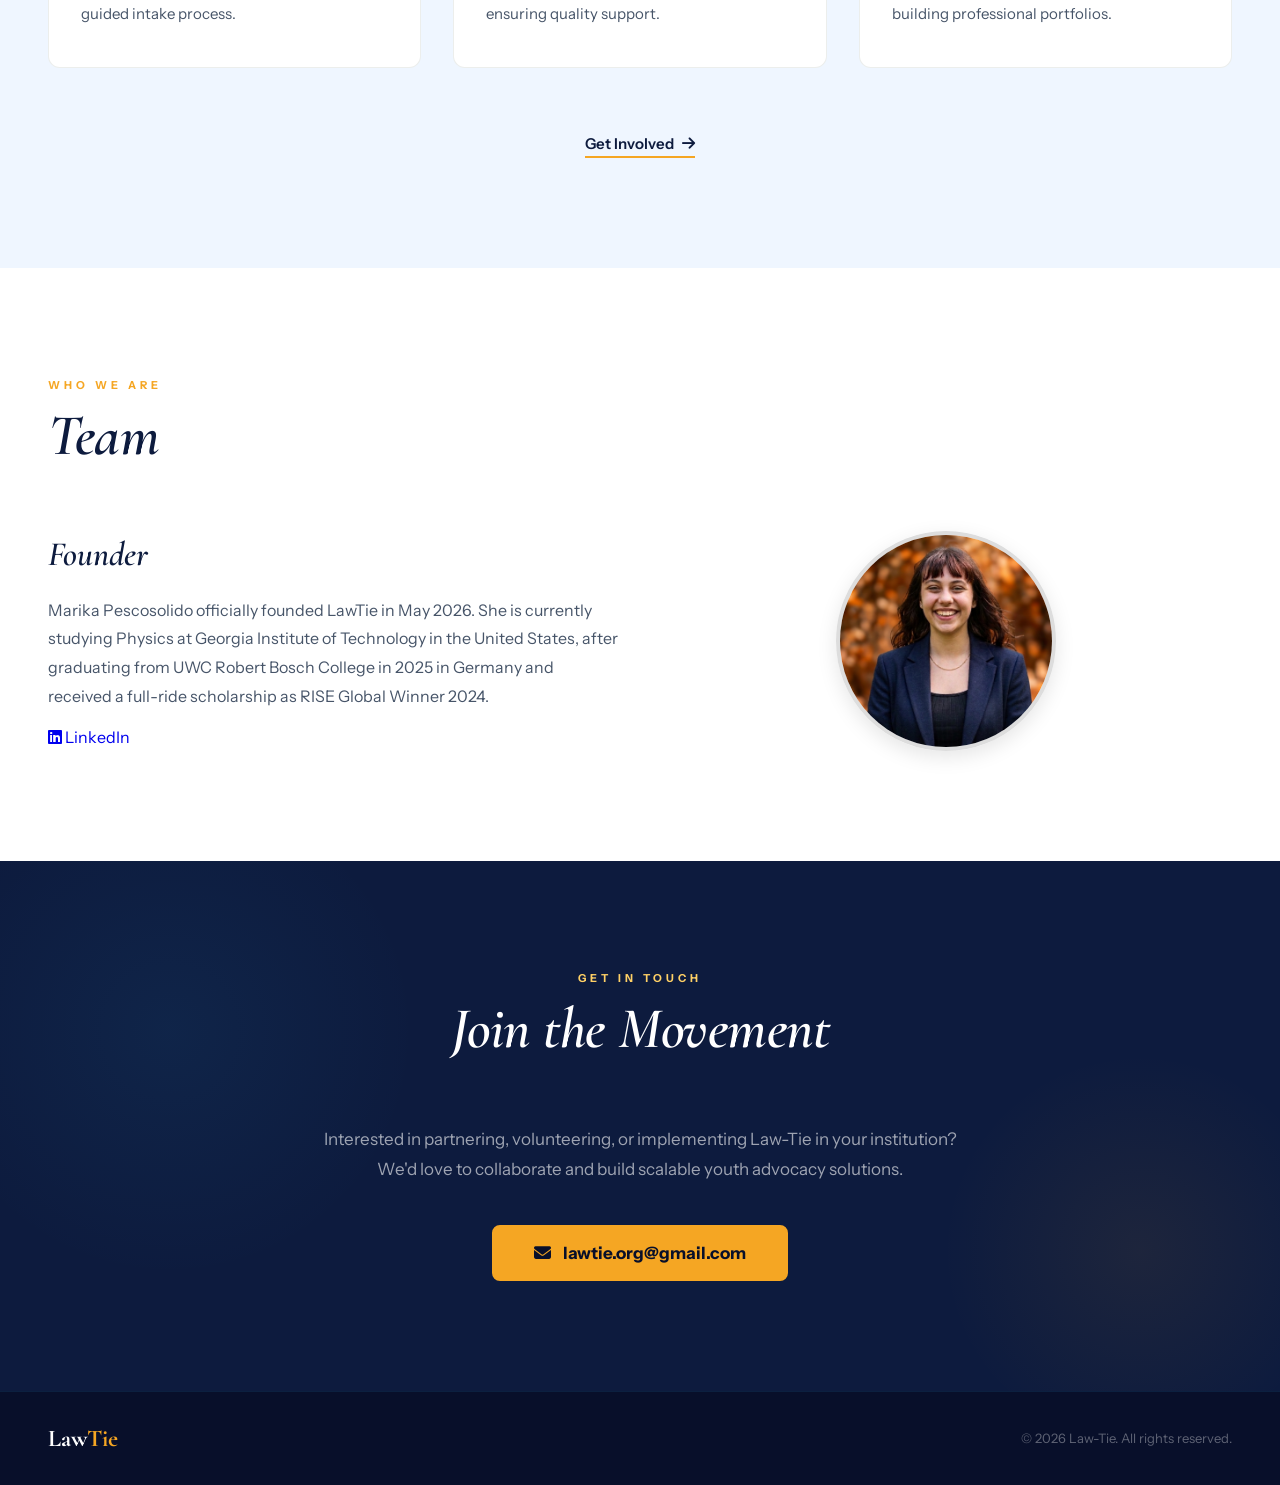
==== commit af87c1f4: "Fix link reference from '#contacts' to '#contact'" ====
--- a/index.html
+++ b/index.html
@@ -44,7 +44,7 @@
             <div class="text-3">Justice for <em>Every</em> Young Voice</div>
             <p class="hero-sub">Connecting law students with pro-bono lawyers to support youth facing court injustices.</p>
             <a href="#mission" class="hero-btn">Discover Our Mission <i class="fas fa-arrow-right"></i></a>
-            <a href="#contacts" class="hero-btn"> Tie In <i class="fas fa-arrow-right"></i></a>
+            <a href="#contact" class="hero-btn"> Tie In <i class="fas fa-arrow-right"></i></a>
         </div>
     </div>
 
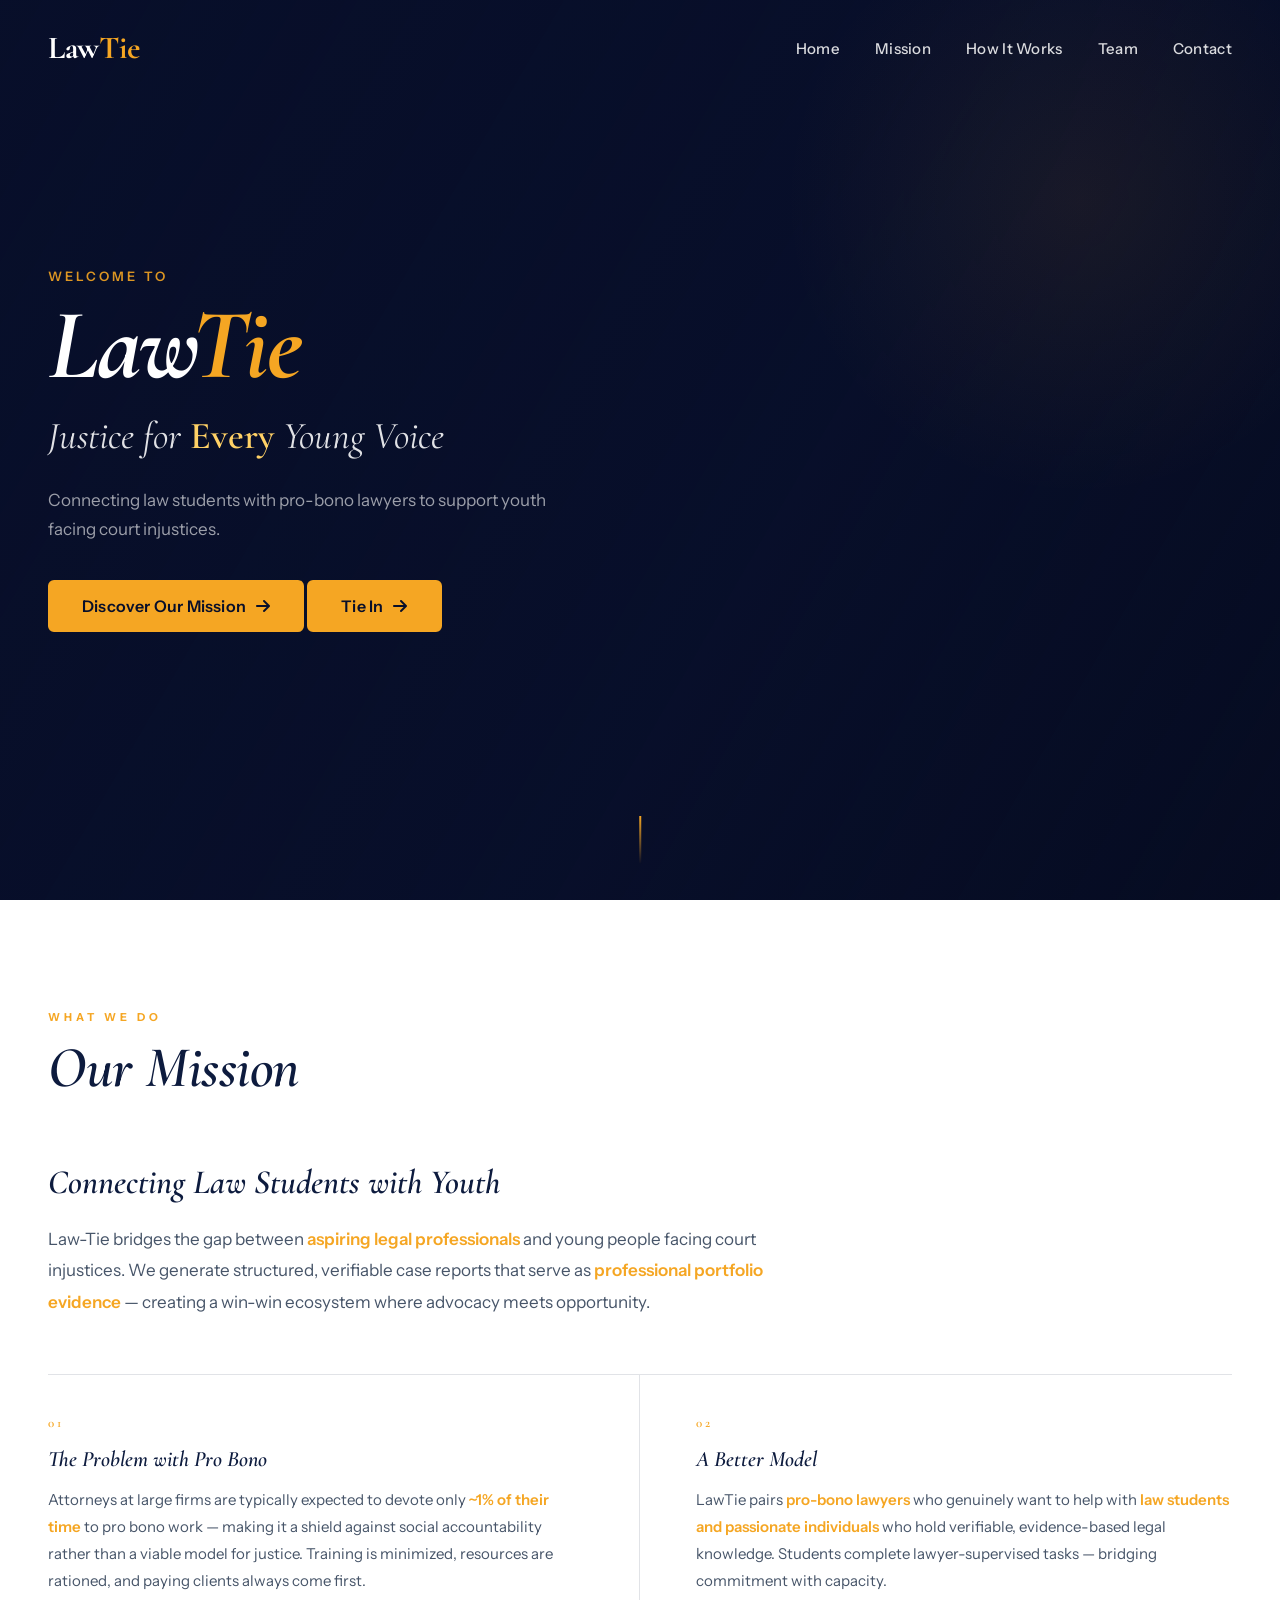
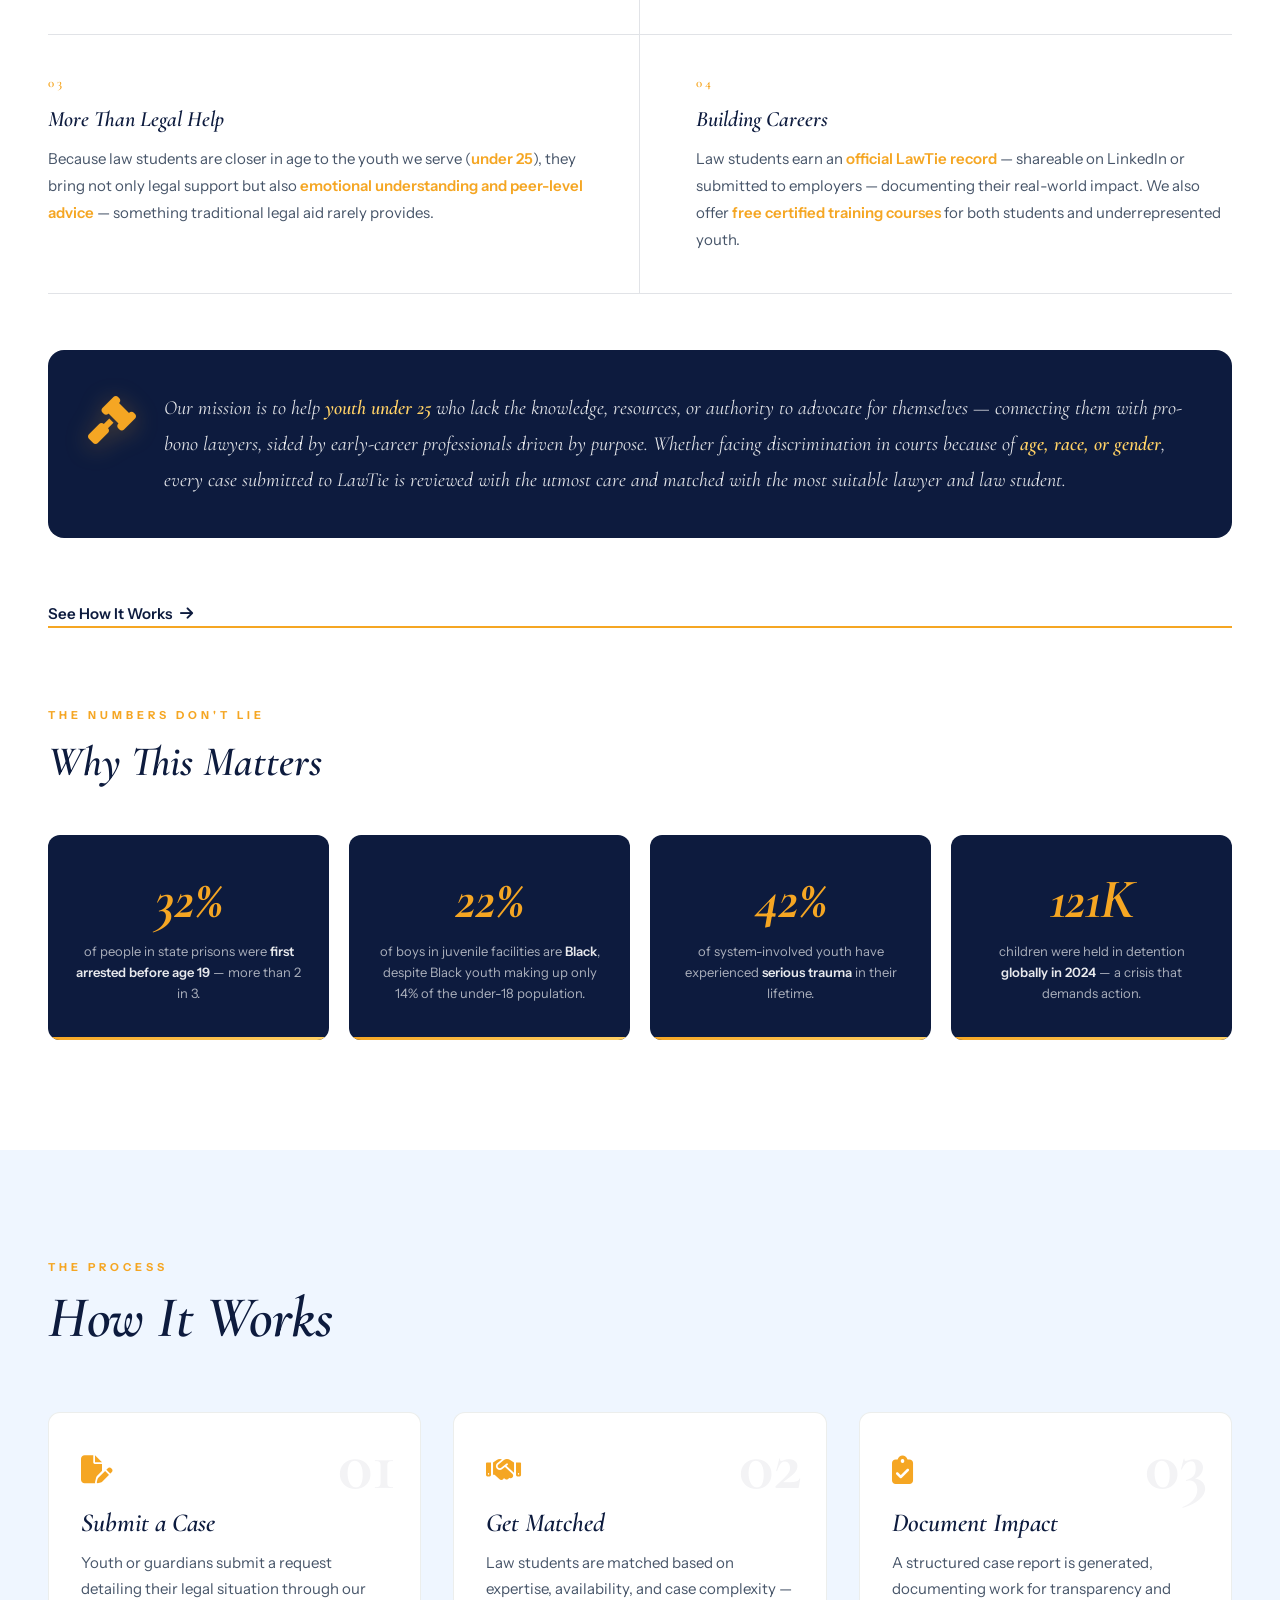
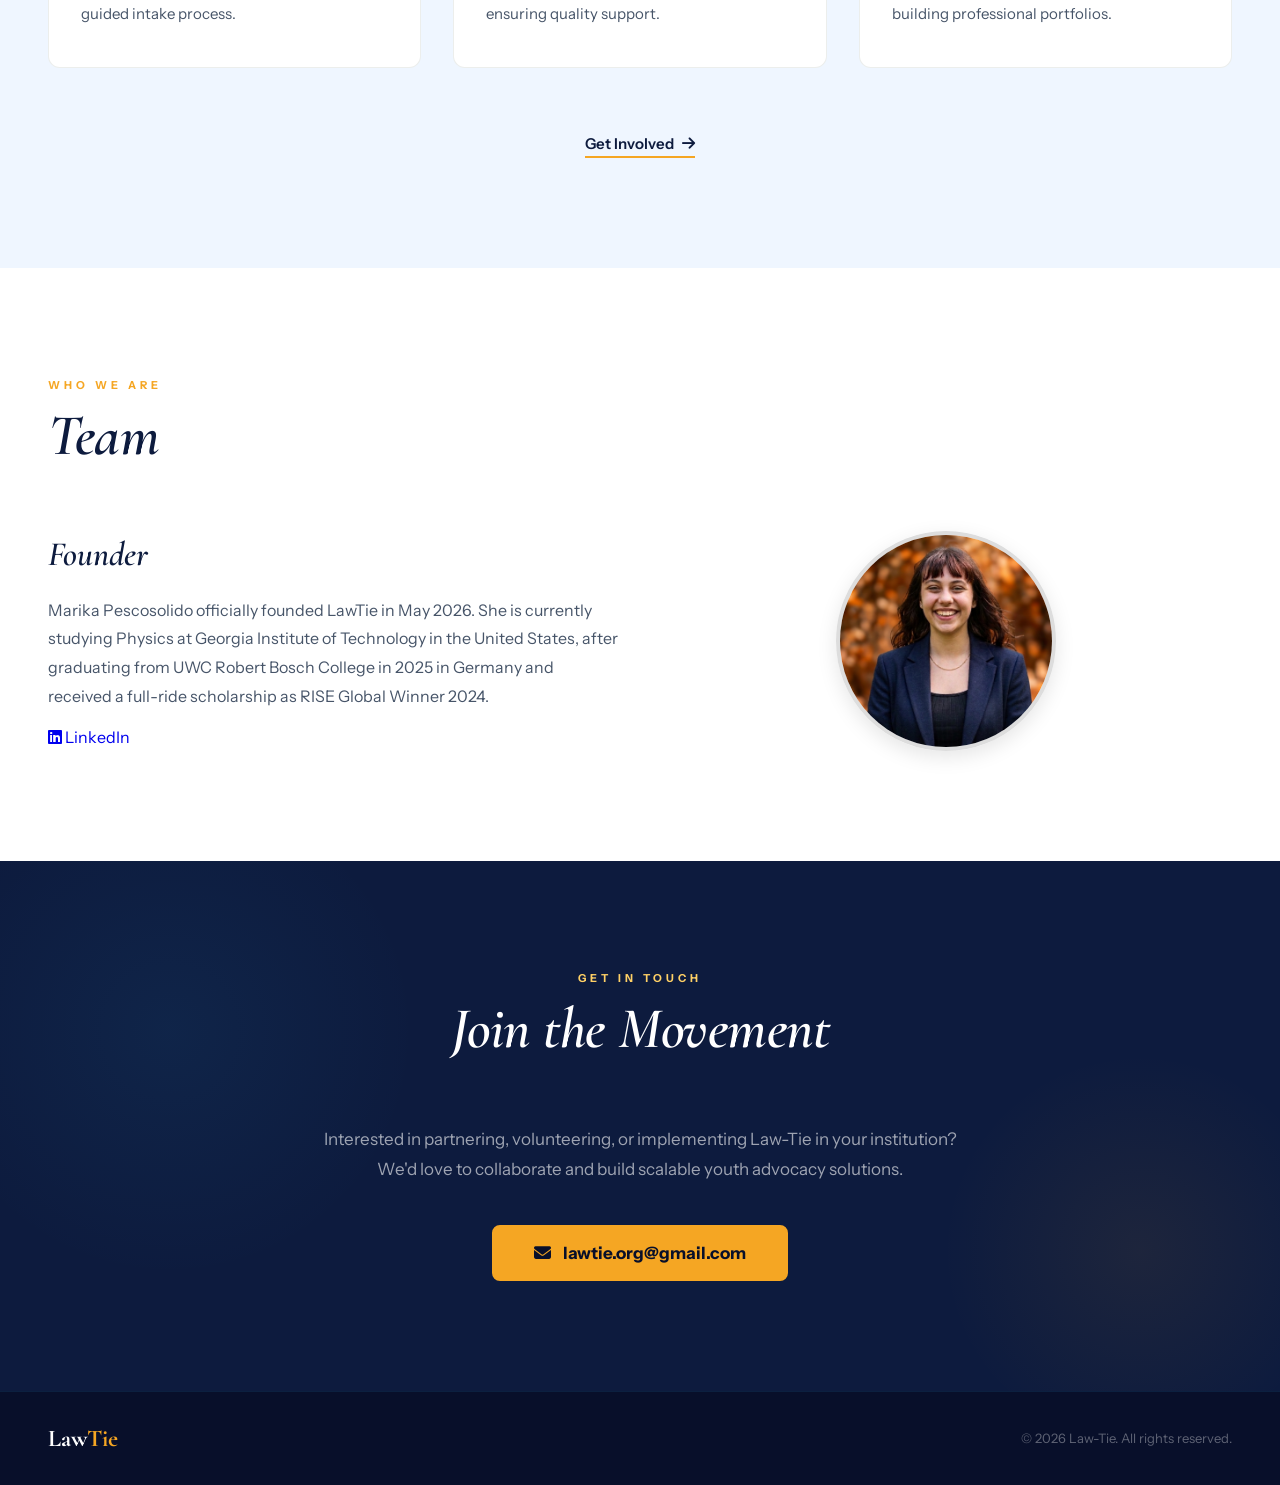
==== commit 4b2cd3e4: "Update video source URL in index.html" ====
--- a/index.html
+++ b/index.html
@@ -33,7 +33,7 @@
 <!-- Hero Section -->
 <section class="home" id="home">
     <video autoplay muted loop playsinline class="bg-video">
-        <source src="https://drive.google.com/uc?export=download&id=1VSuKYyAxhLhjTTLCEulwrnKneyzHINYG" type="video/mp4">
+        <source src="https://drive.google.com/file/d/1VSuKYyAxhLhjTTLCEulwrnKneyzHINYG/view?usp=share_link" type="video/mp4">
     </video>
     <div class="overlay"></div>
 
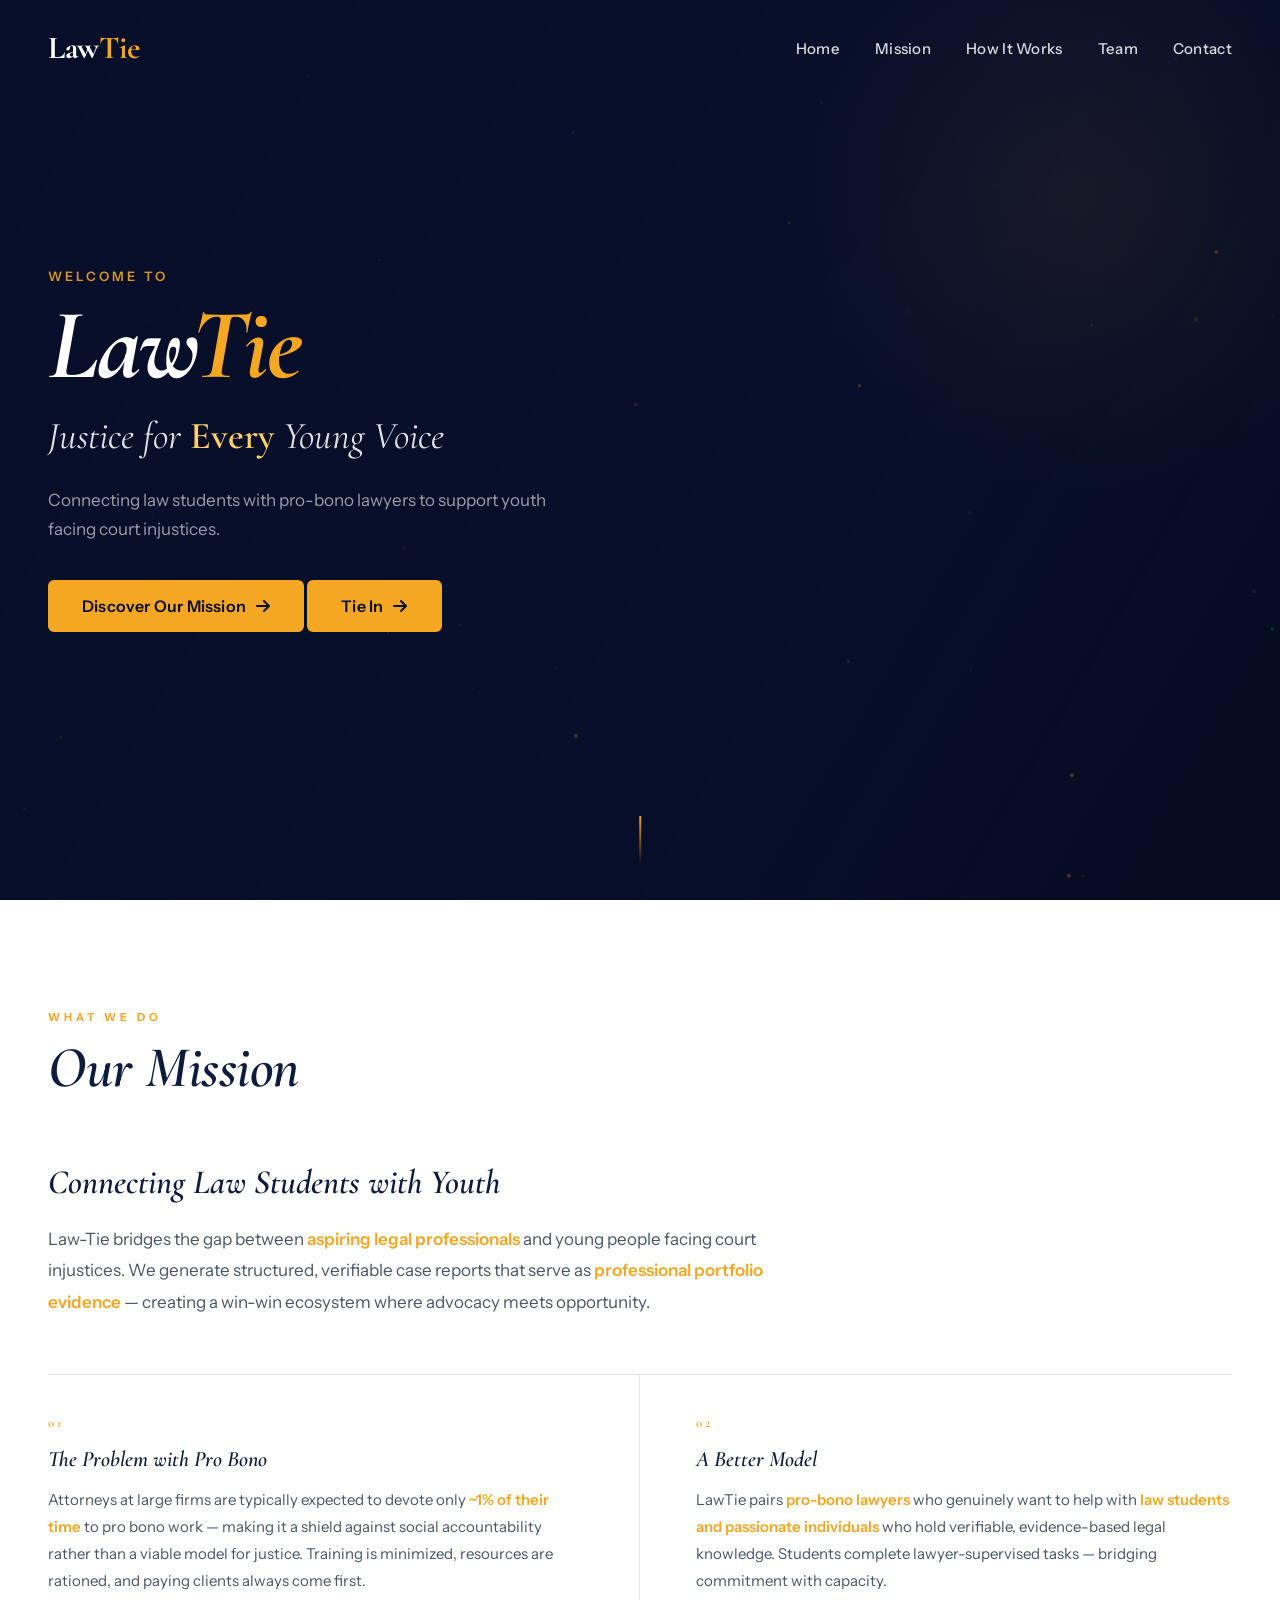
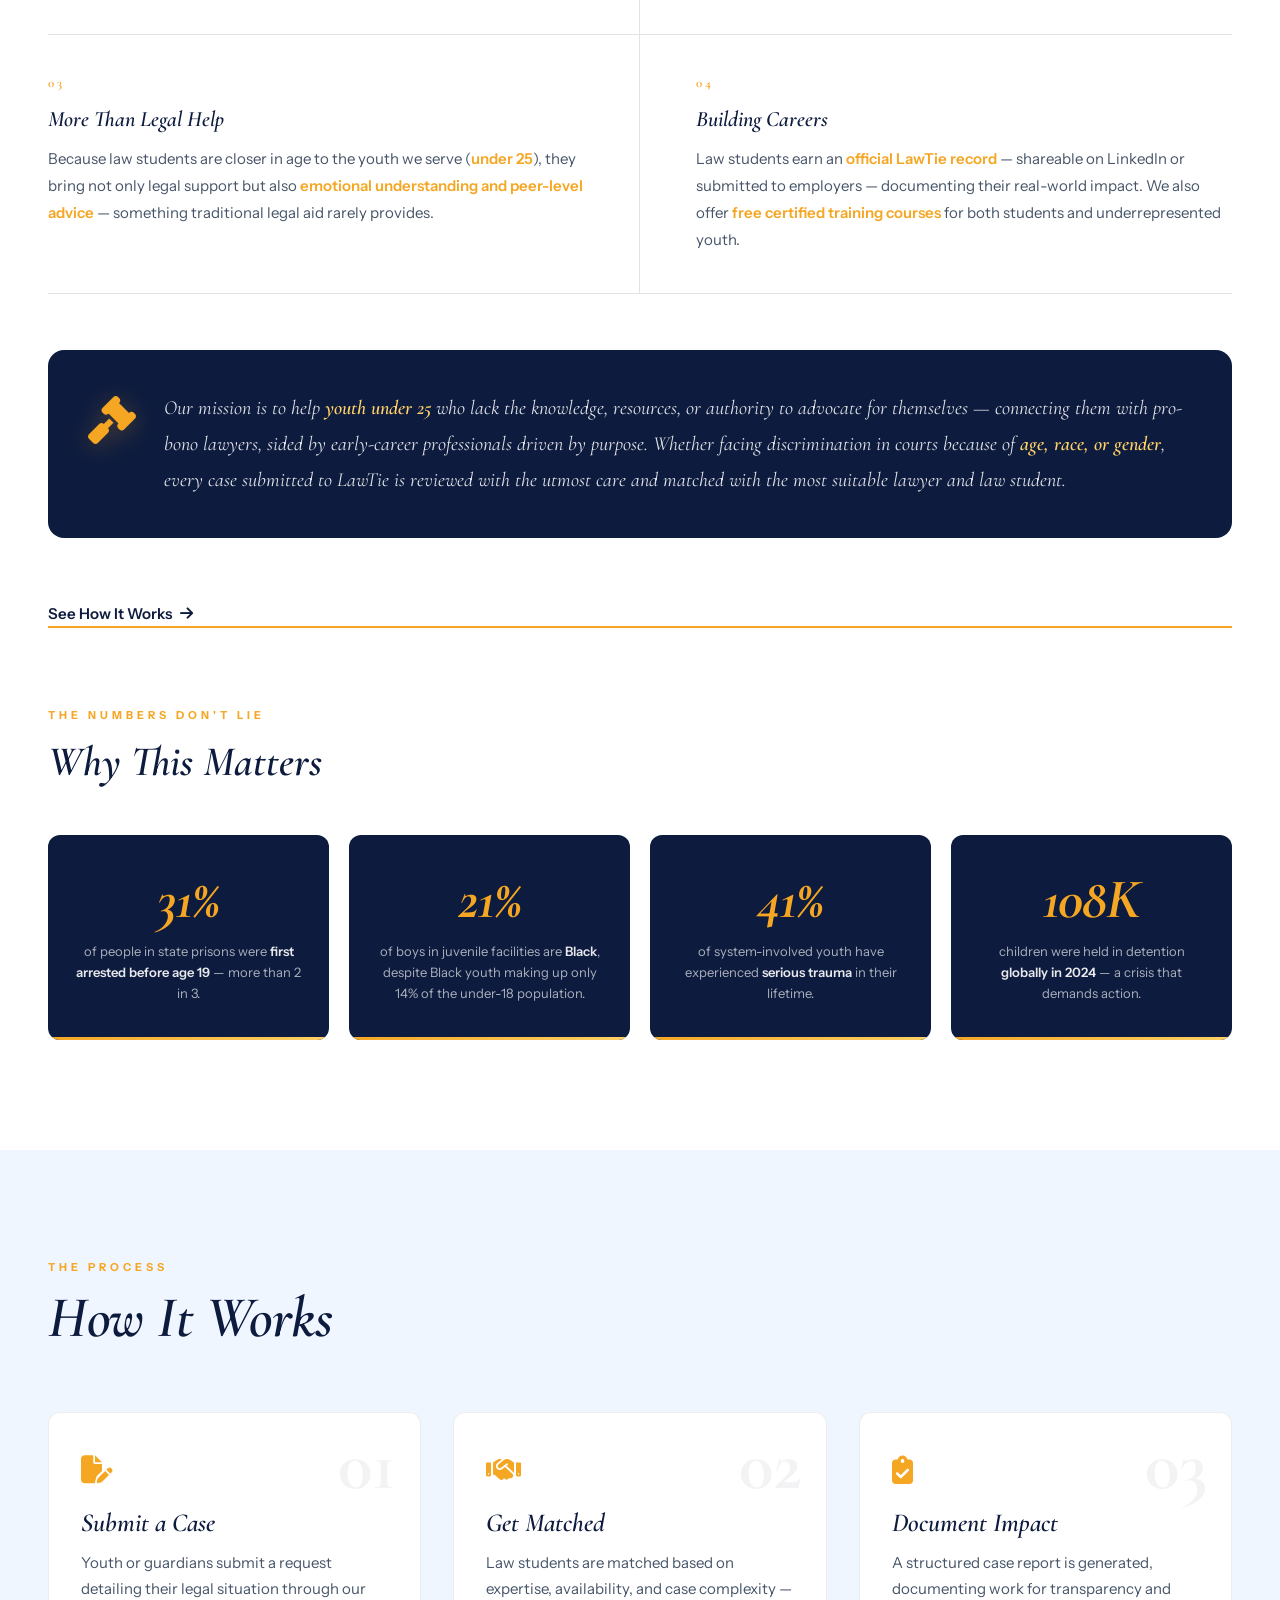
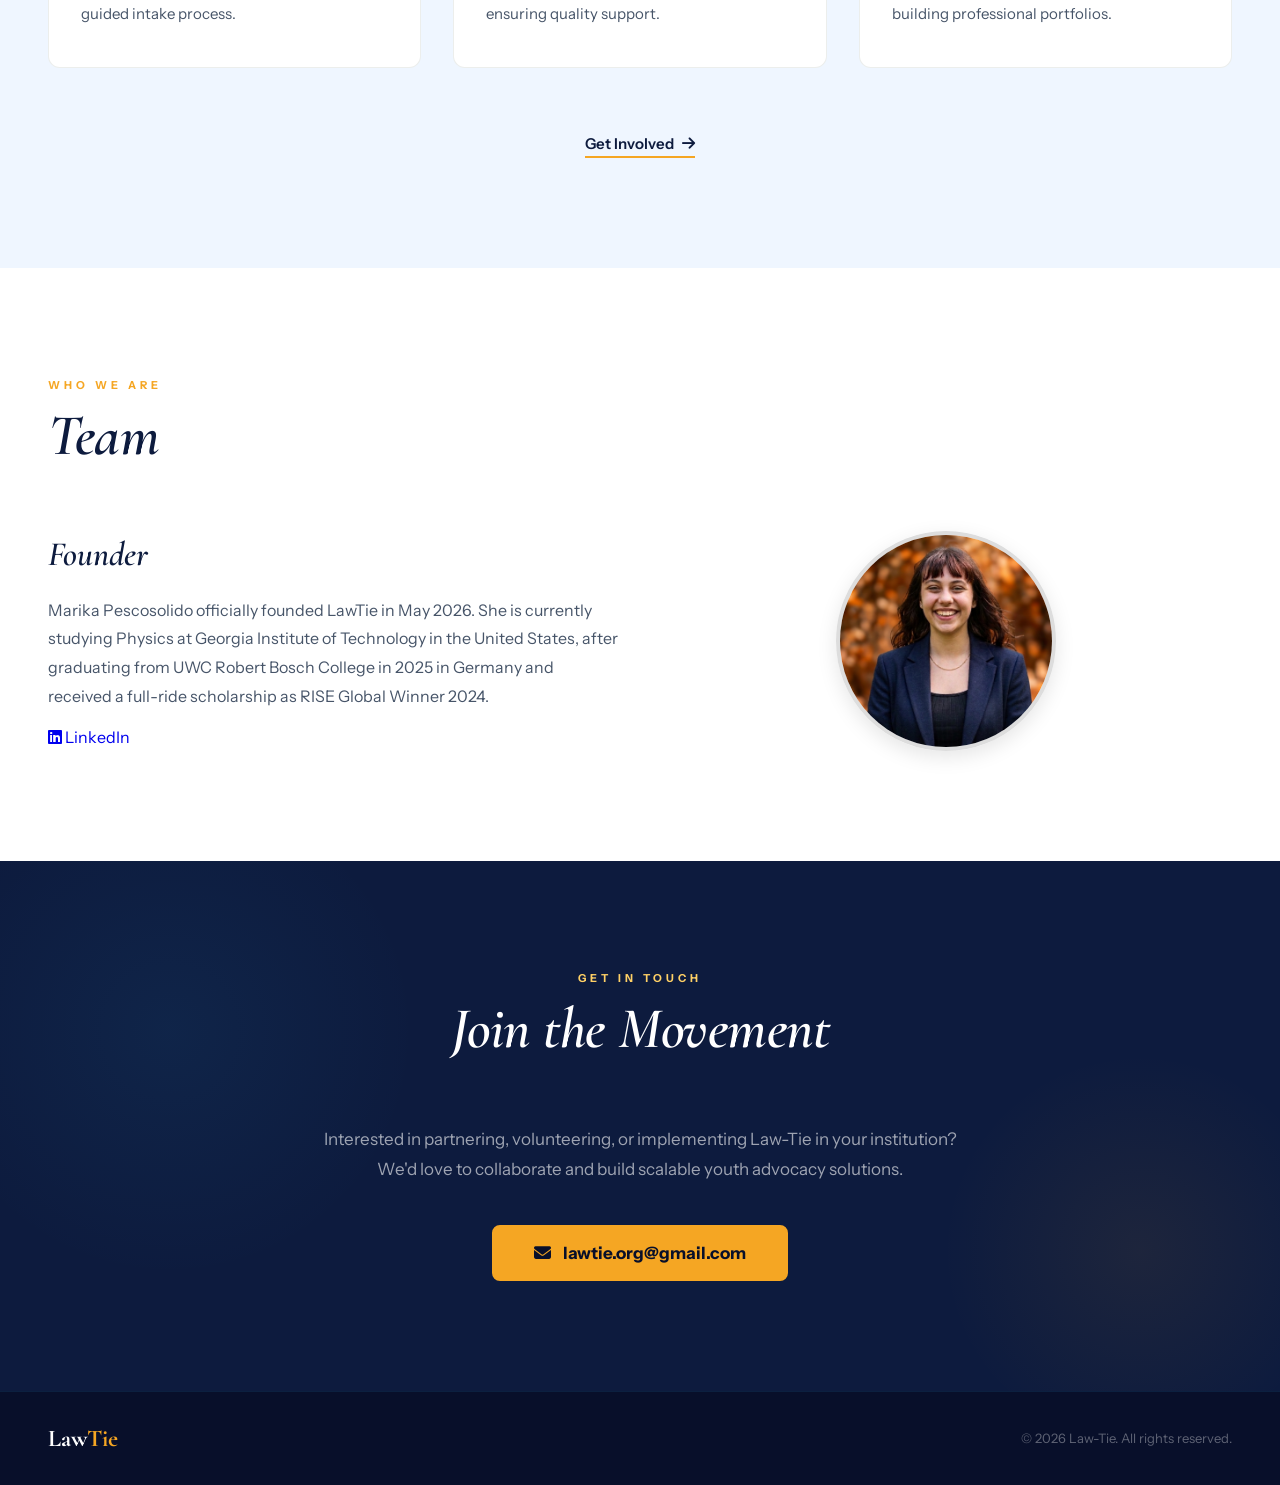
==== commit b4d67020: "Update video source URL for background video" ====
--- a/index.html
+++ b/index.html
@@ -33,7 +33,7 @@
 <!-- Hero Section -->
 <section class="home" id="home">
     <video autoplay muted loop playsinline class="bg-video">
-        <source src="https://drive.google.com/file/d/1VSuKYyAxhLhjTTLCEulwrnKneyzHINYG/view?usp=share_link" type="video/mp4">
+        <source src="https://drive.google.com/uc?export=download&id=1VSuKYyAxhLhjTTLCEulwrnKneyzHINYG" type="video/mp4">
     </video>
     <div class="overlay"></div>
 
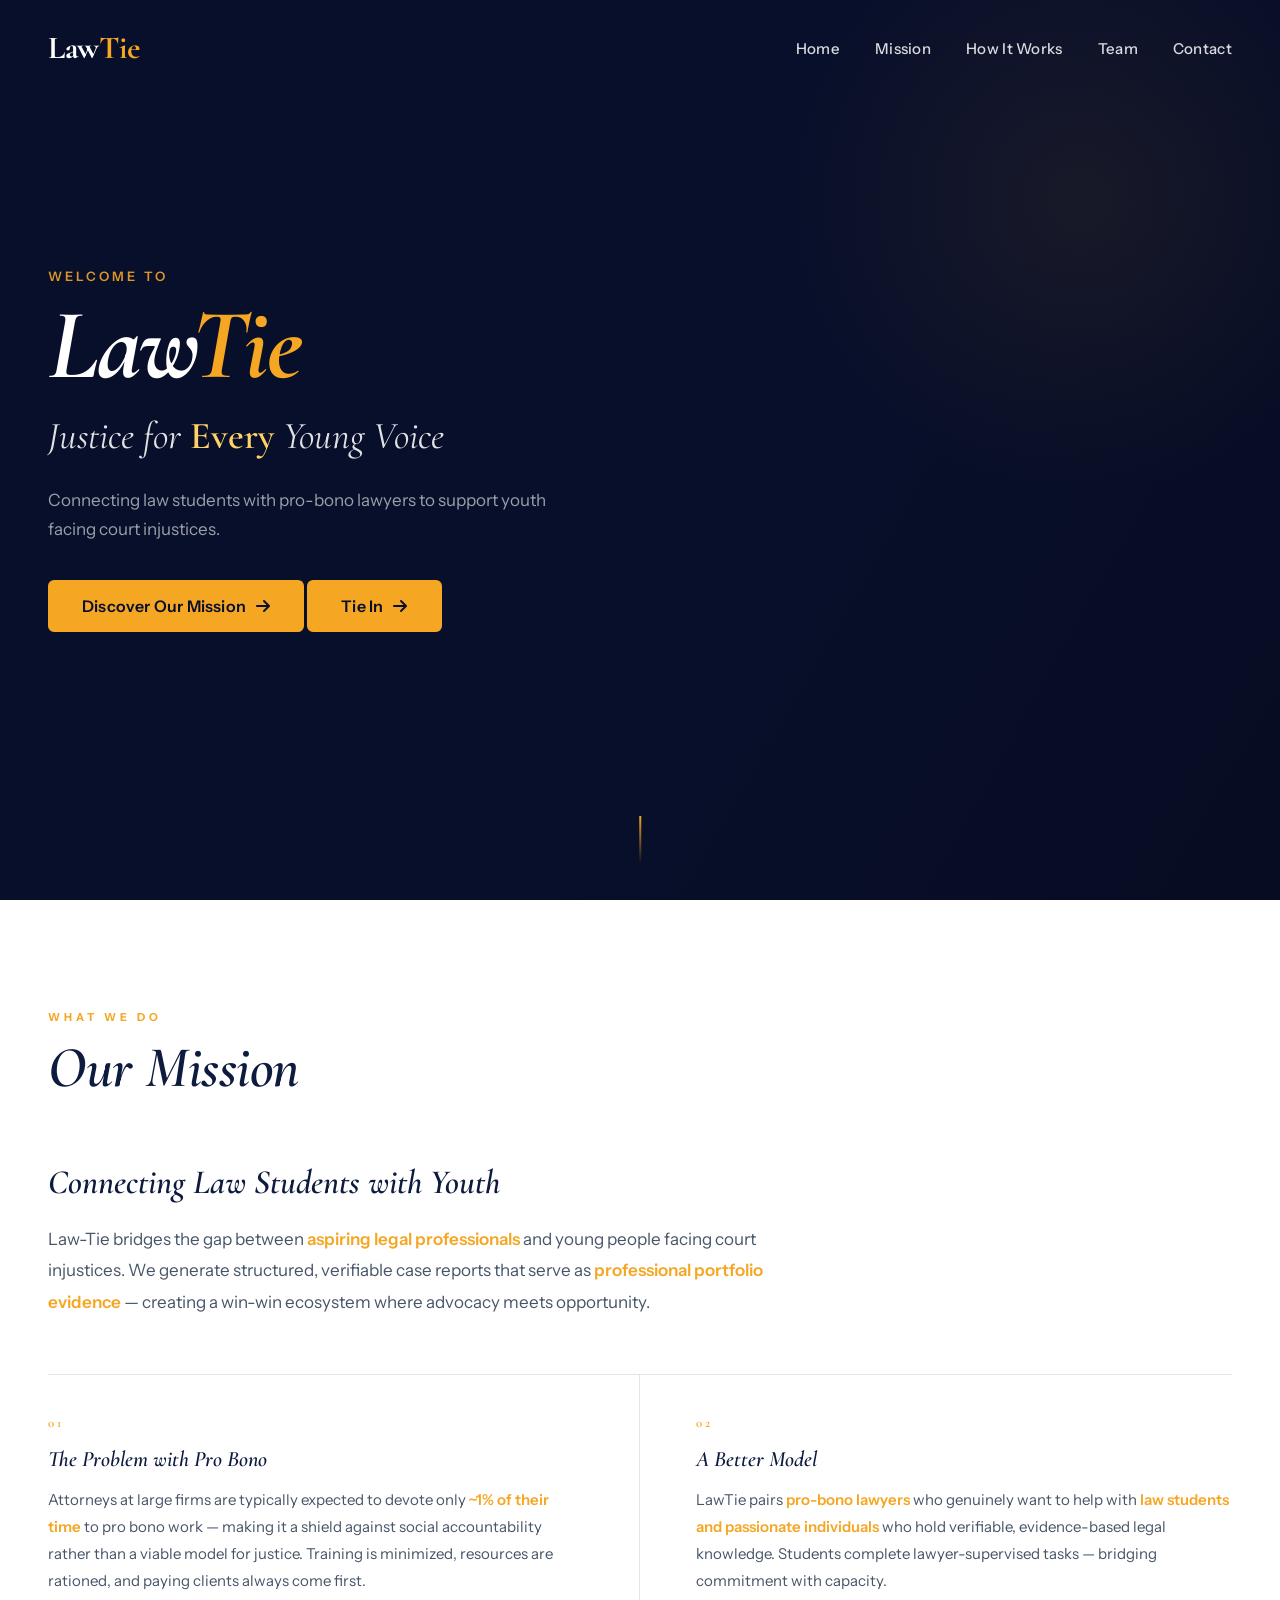
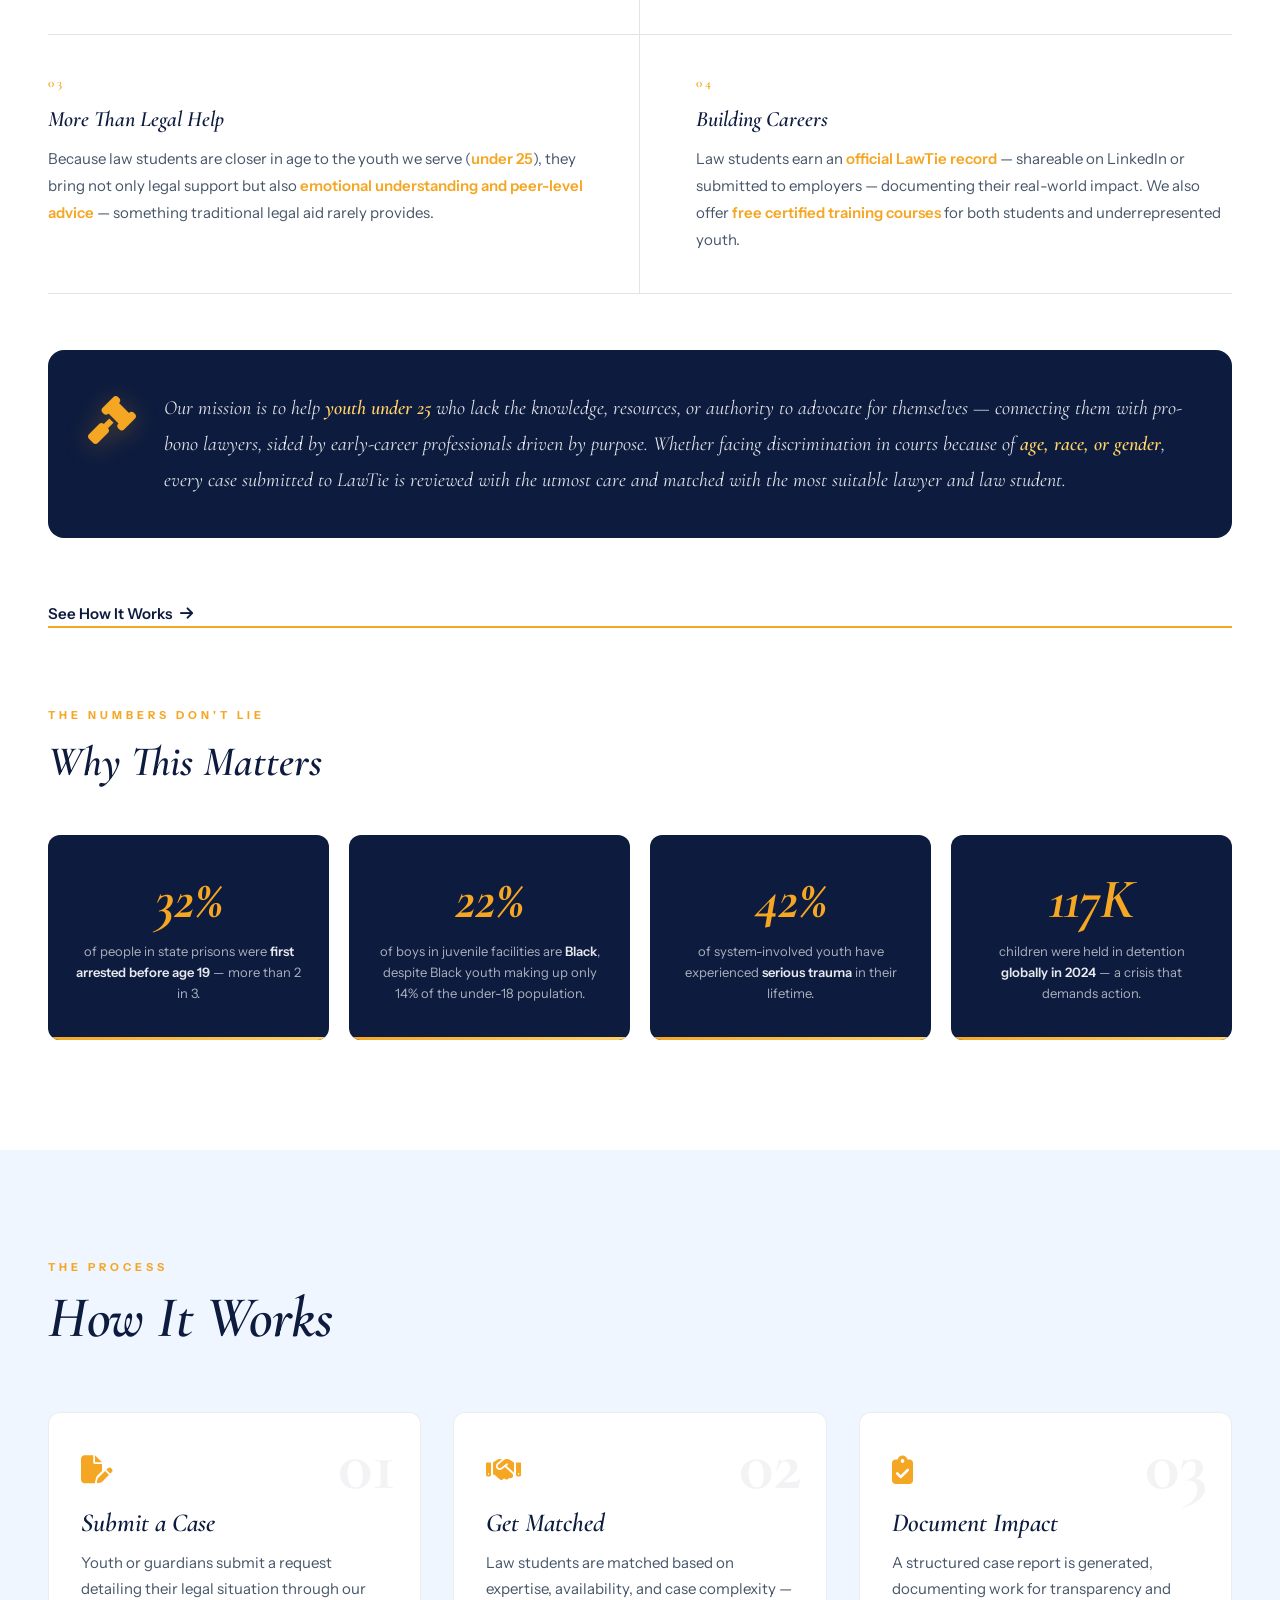
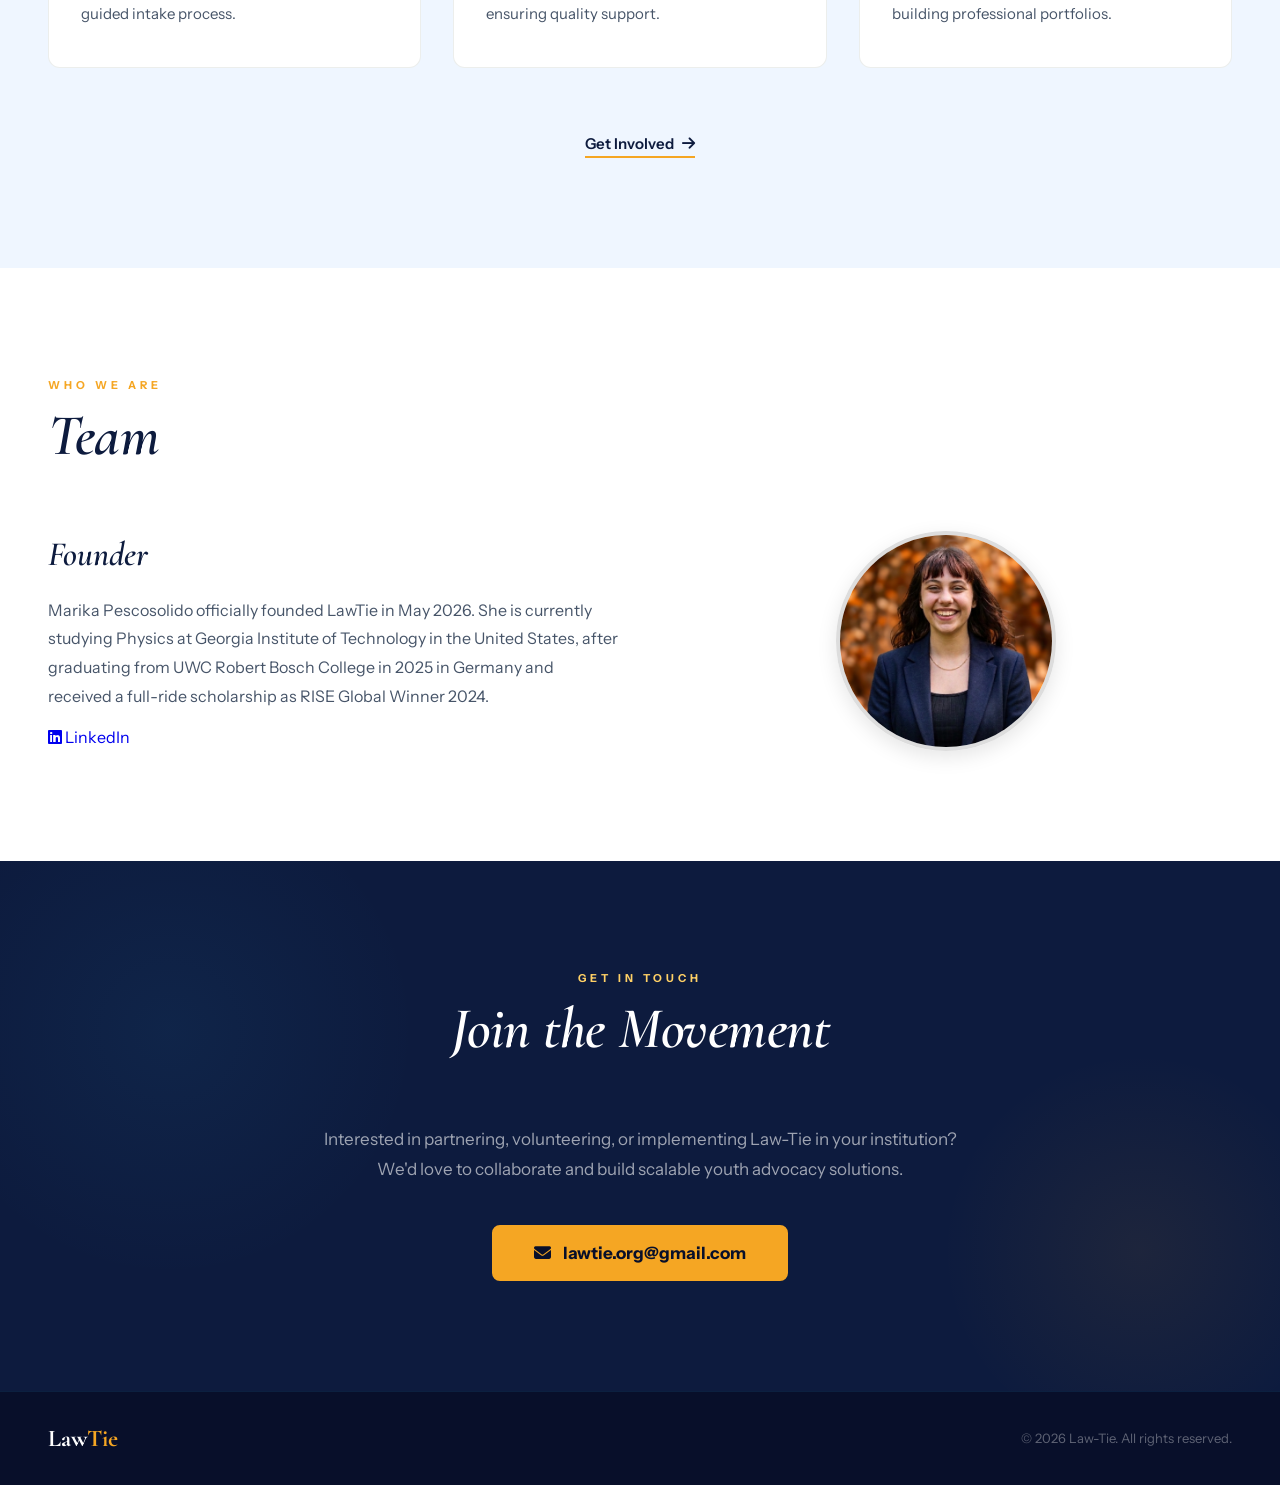
==== commit fc01b40a: "Change z-index of particle canvas to -1" ====
--- a/index.html
+++ b/index.html
@@ -221,7 +221,7 @@
 <canvas id="trail-canvas" style="position:fixed;top:0;left:0;width:100%;height:100%;pointer-events:none;z-index:9999;"></canvas>
 
 <!-- Floating particles canvas (behind content, only on dark sections) -->
-<canvas id="particle-canvas" style="position:fixed;top:0;left:0;width:100%;height:100%;pointer-events:none;z-index:0;"></canvas>
+<canvas id="particle-canvas" style="position:fixed;top:0;left:0;width:100%;height:100%;pointer-events:none;z-index:-1;"></canvas>
 
 <script>
 /* ========== CURSOR TRAIL ========== */
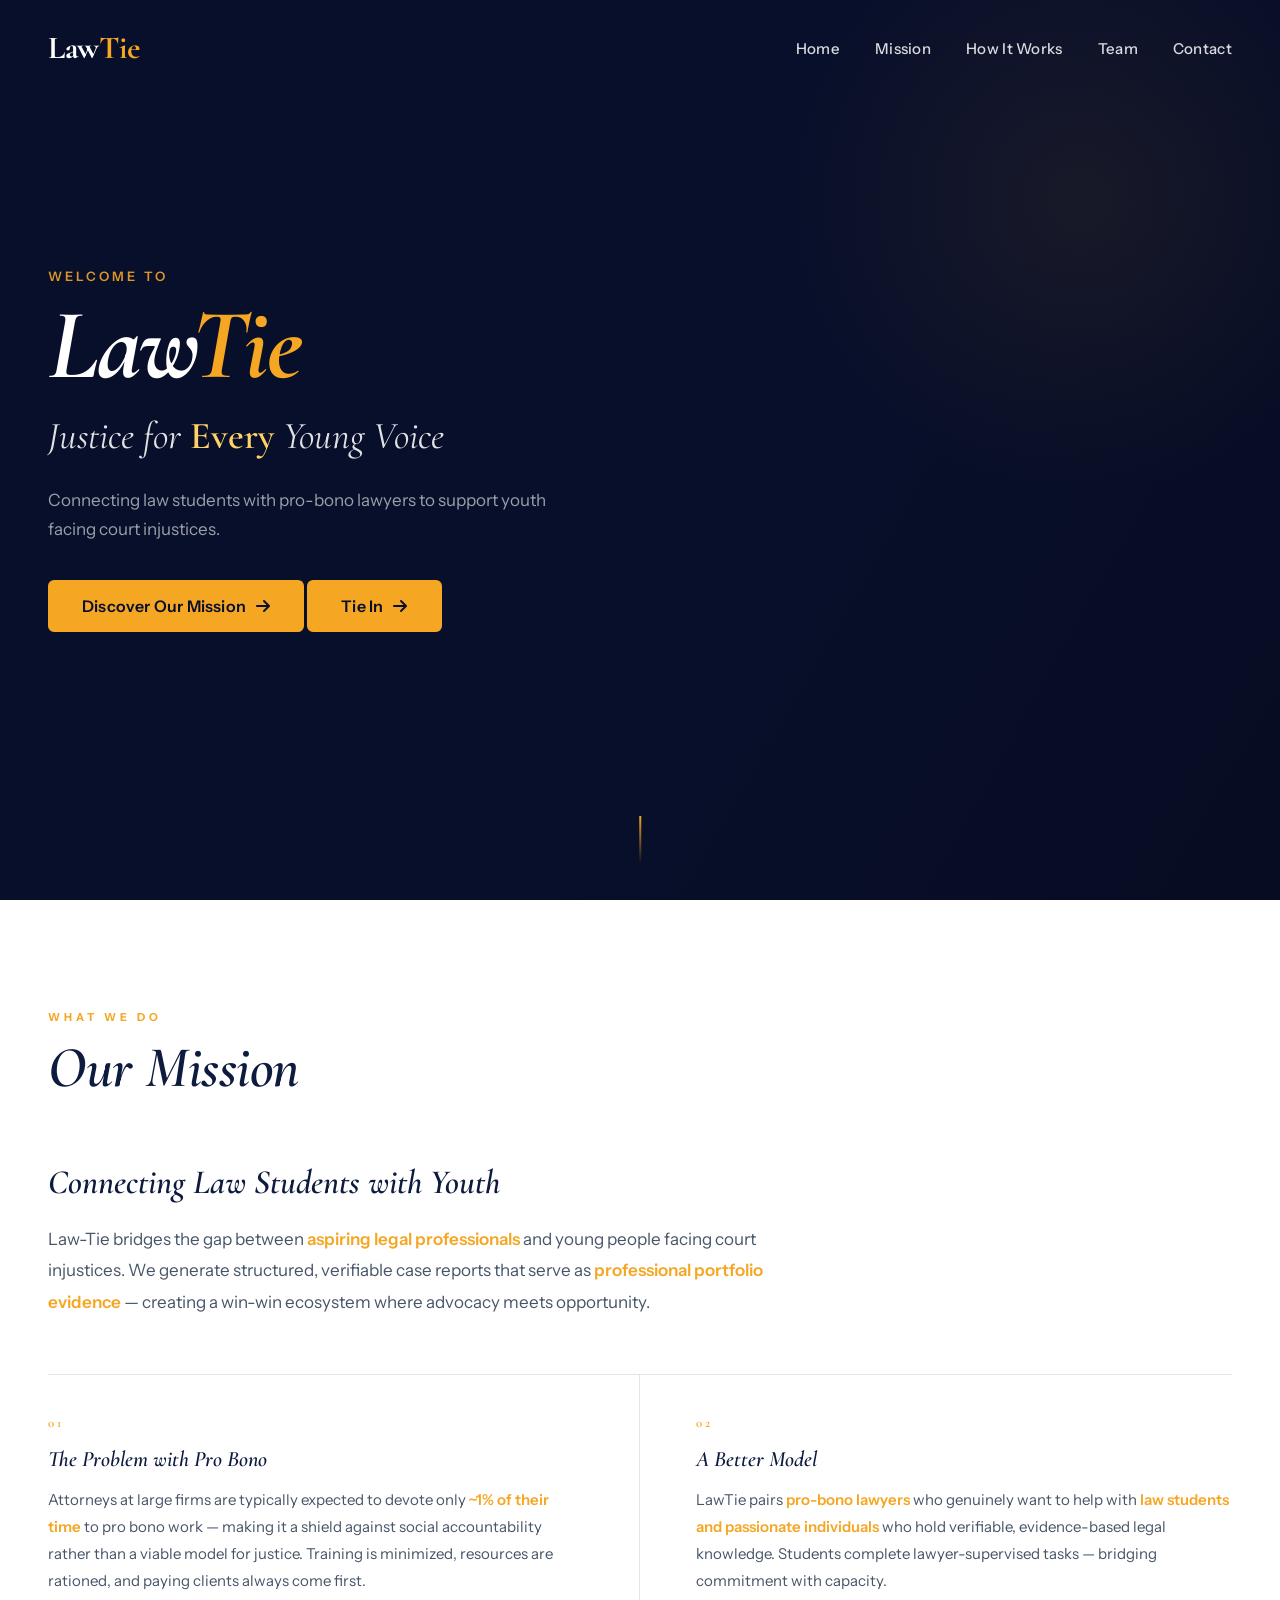
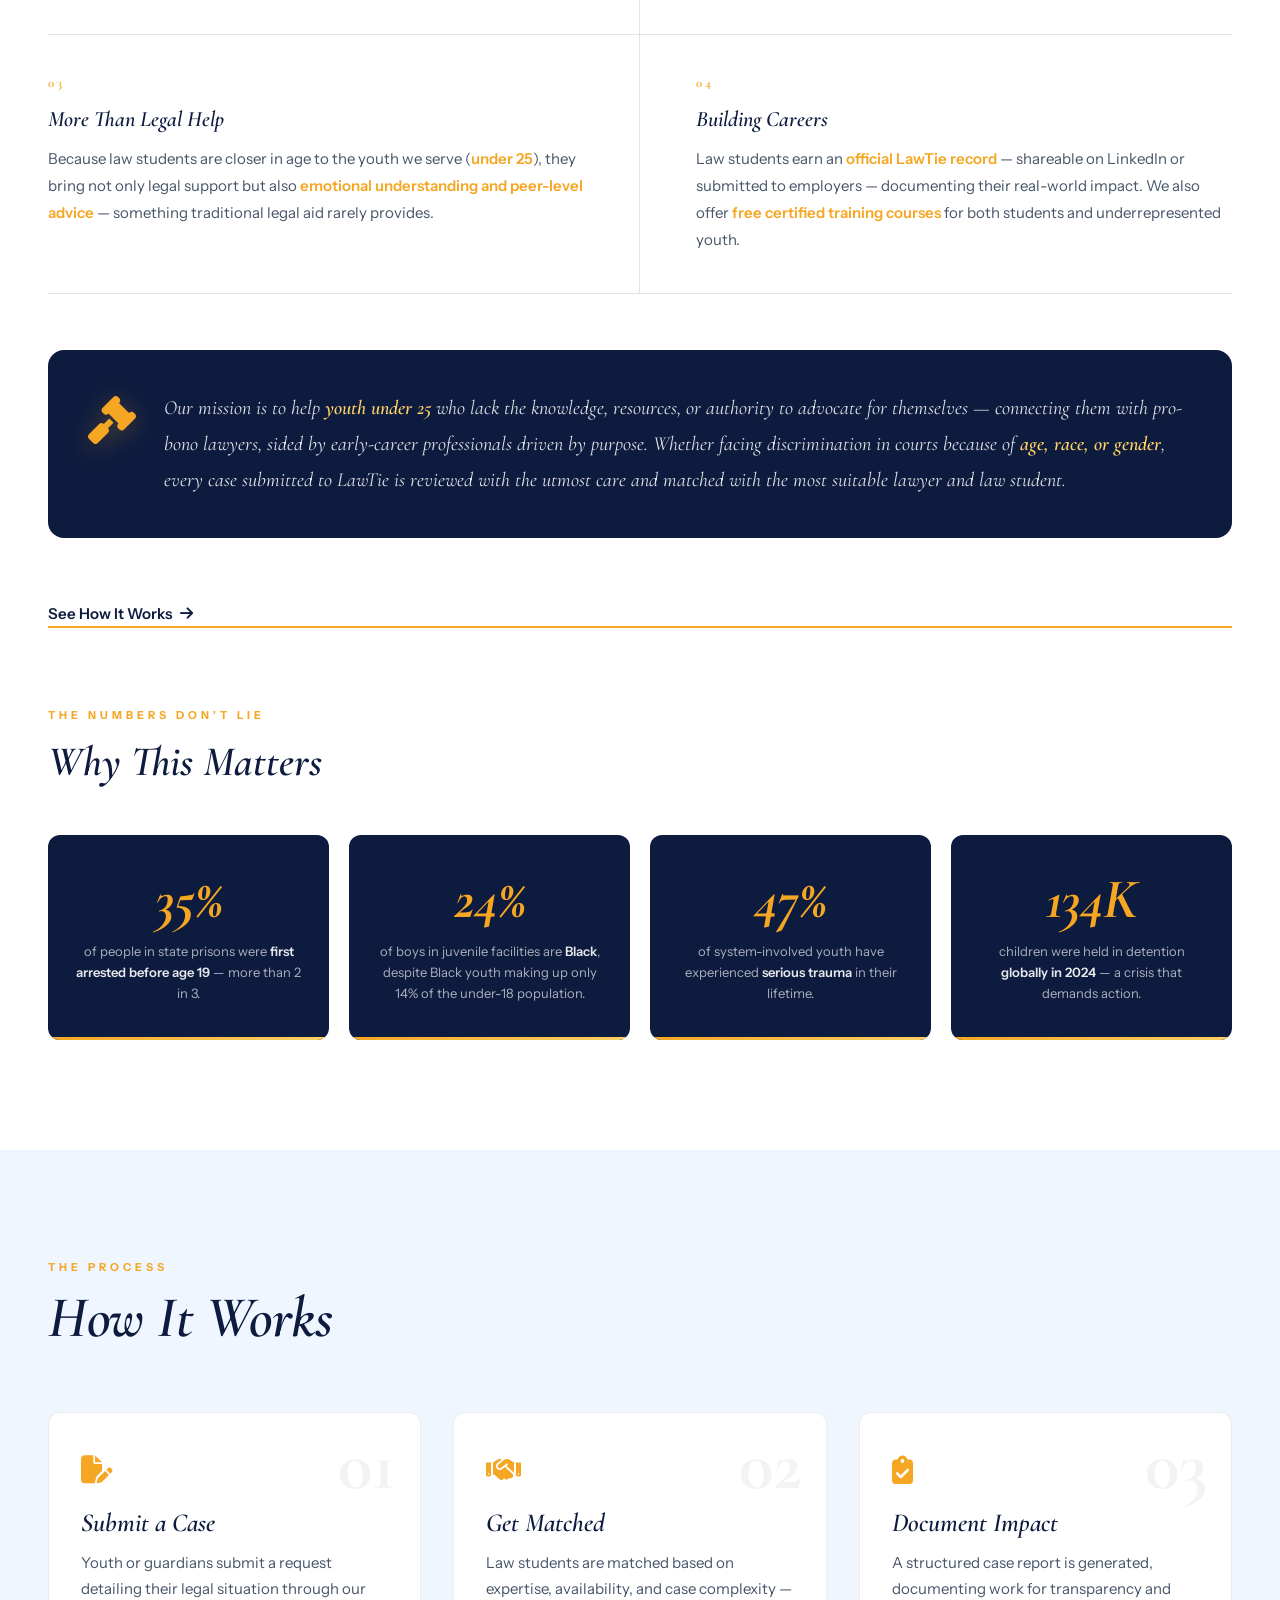
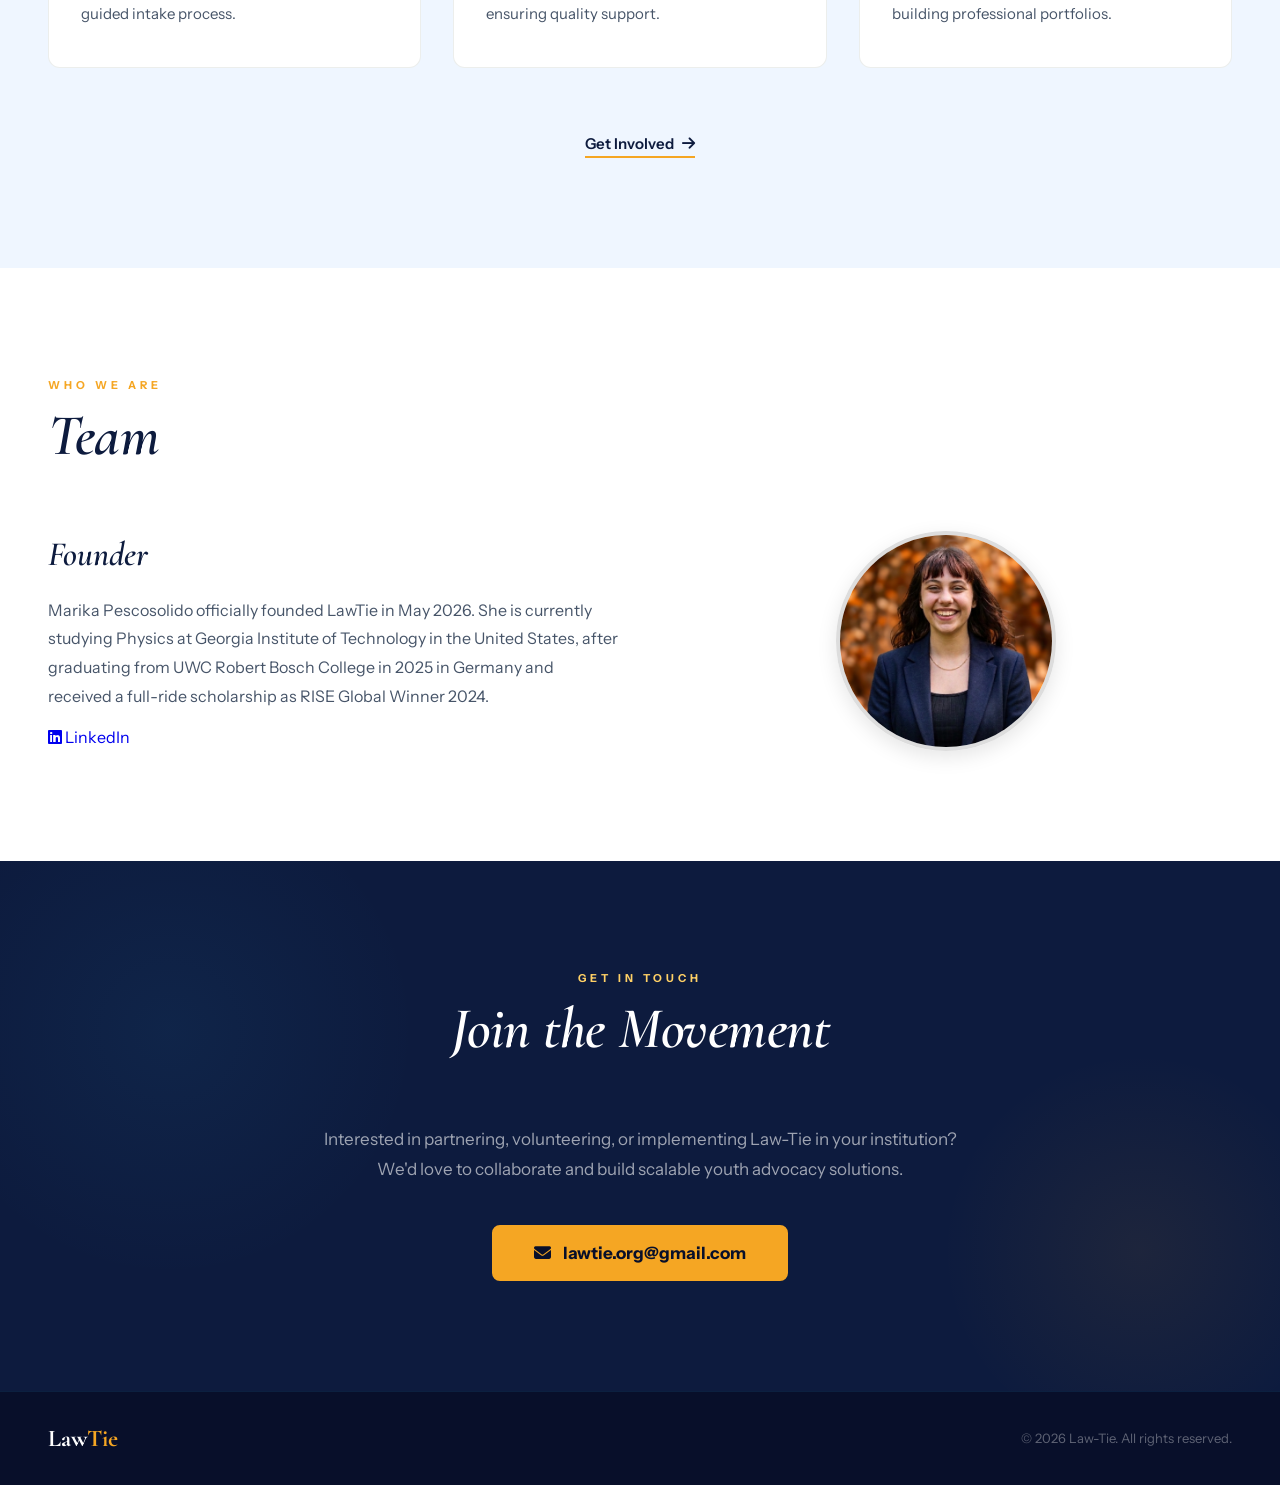
==== commit 0cc401f9: "Update video source in hero section" ====
--- a/index.html
+++ b/index.html
@@ -33,7 +33,7 @@
 <!-- Hero Section -->
 <section class="home" id="home">
     <video autoplay muted loop playsinline class="bg-video">
-        <source src="https://drive.google.com/uc?export=download&id=1VSuKYyAxhLhjTTLCEulwrnKneyzHINYG" type="video/mp4">
+        <source src="https://archive.org/download/landing_202605/Landing.mp4" type="video/mp4">
     </video>
     <div class="overlay"></div>
 
